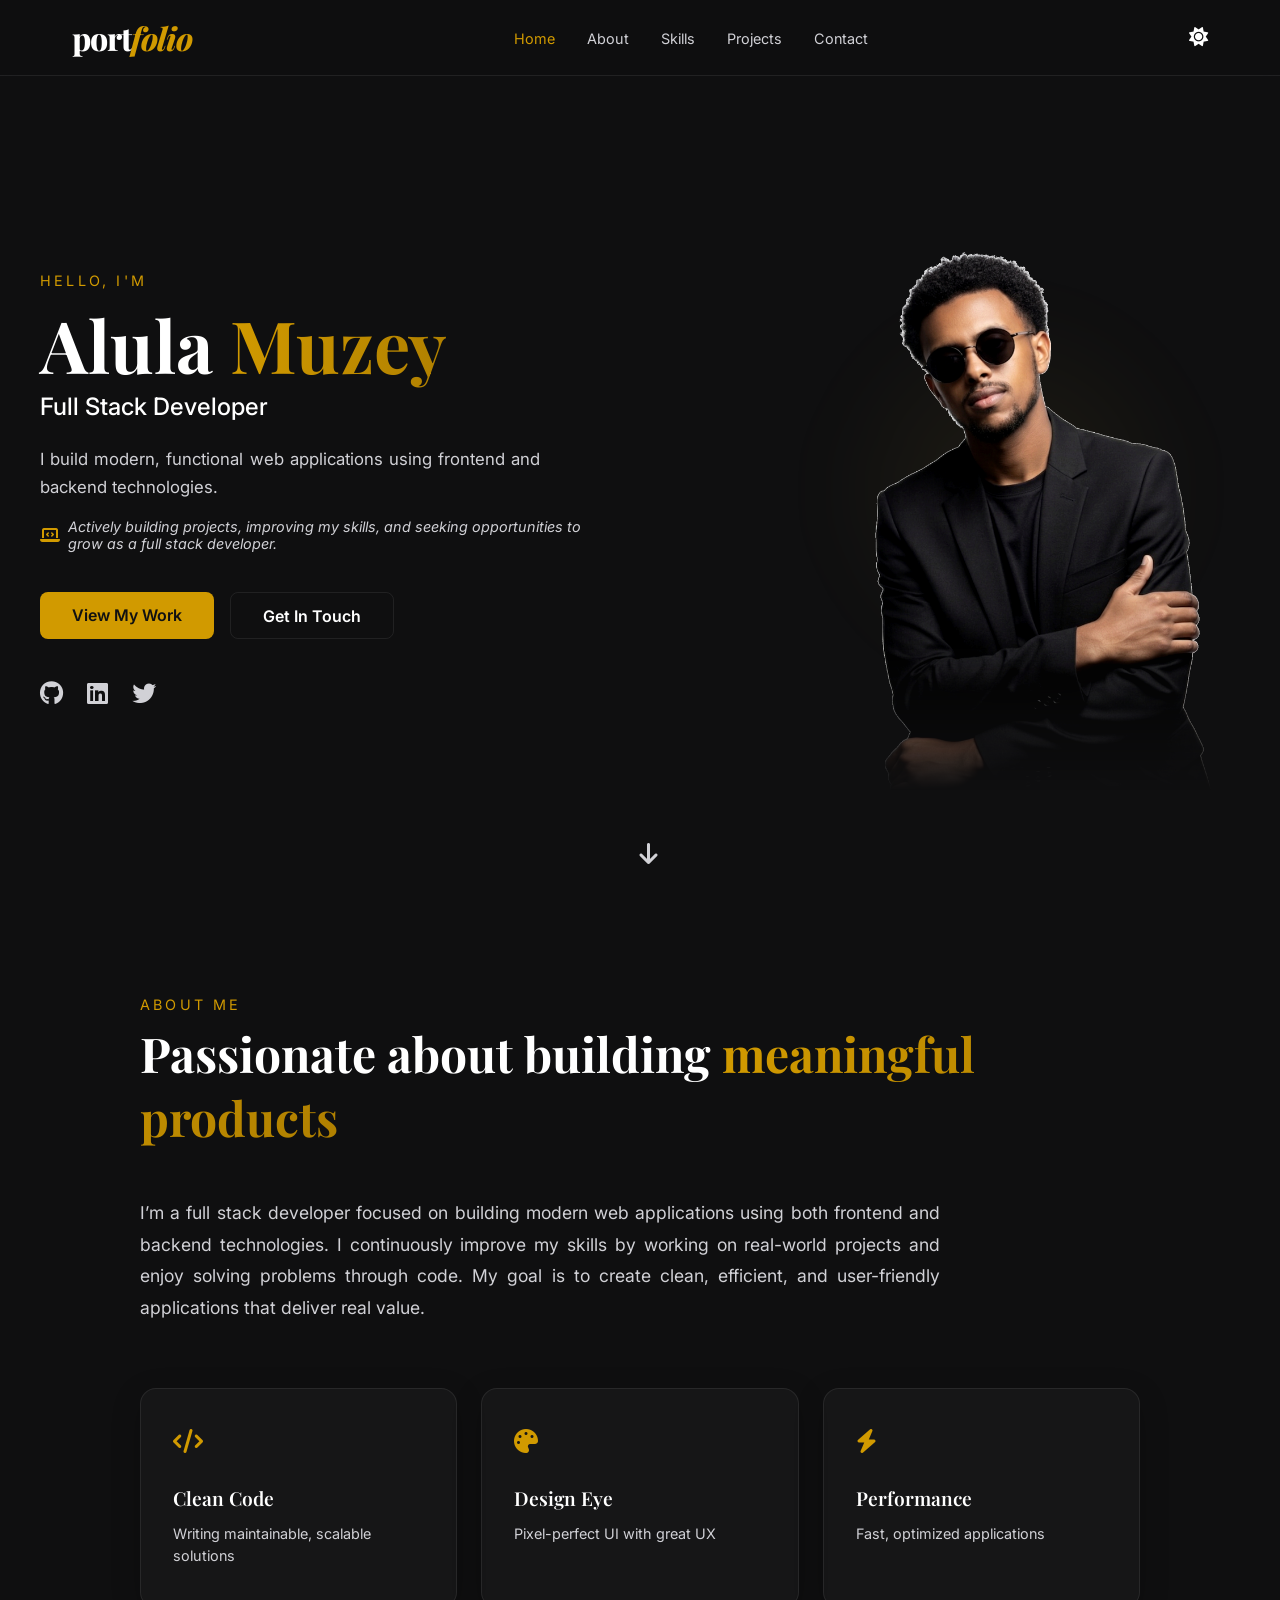
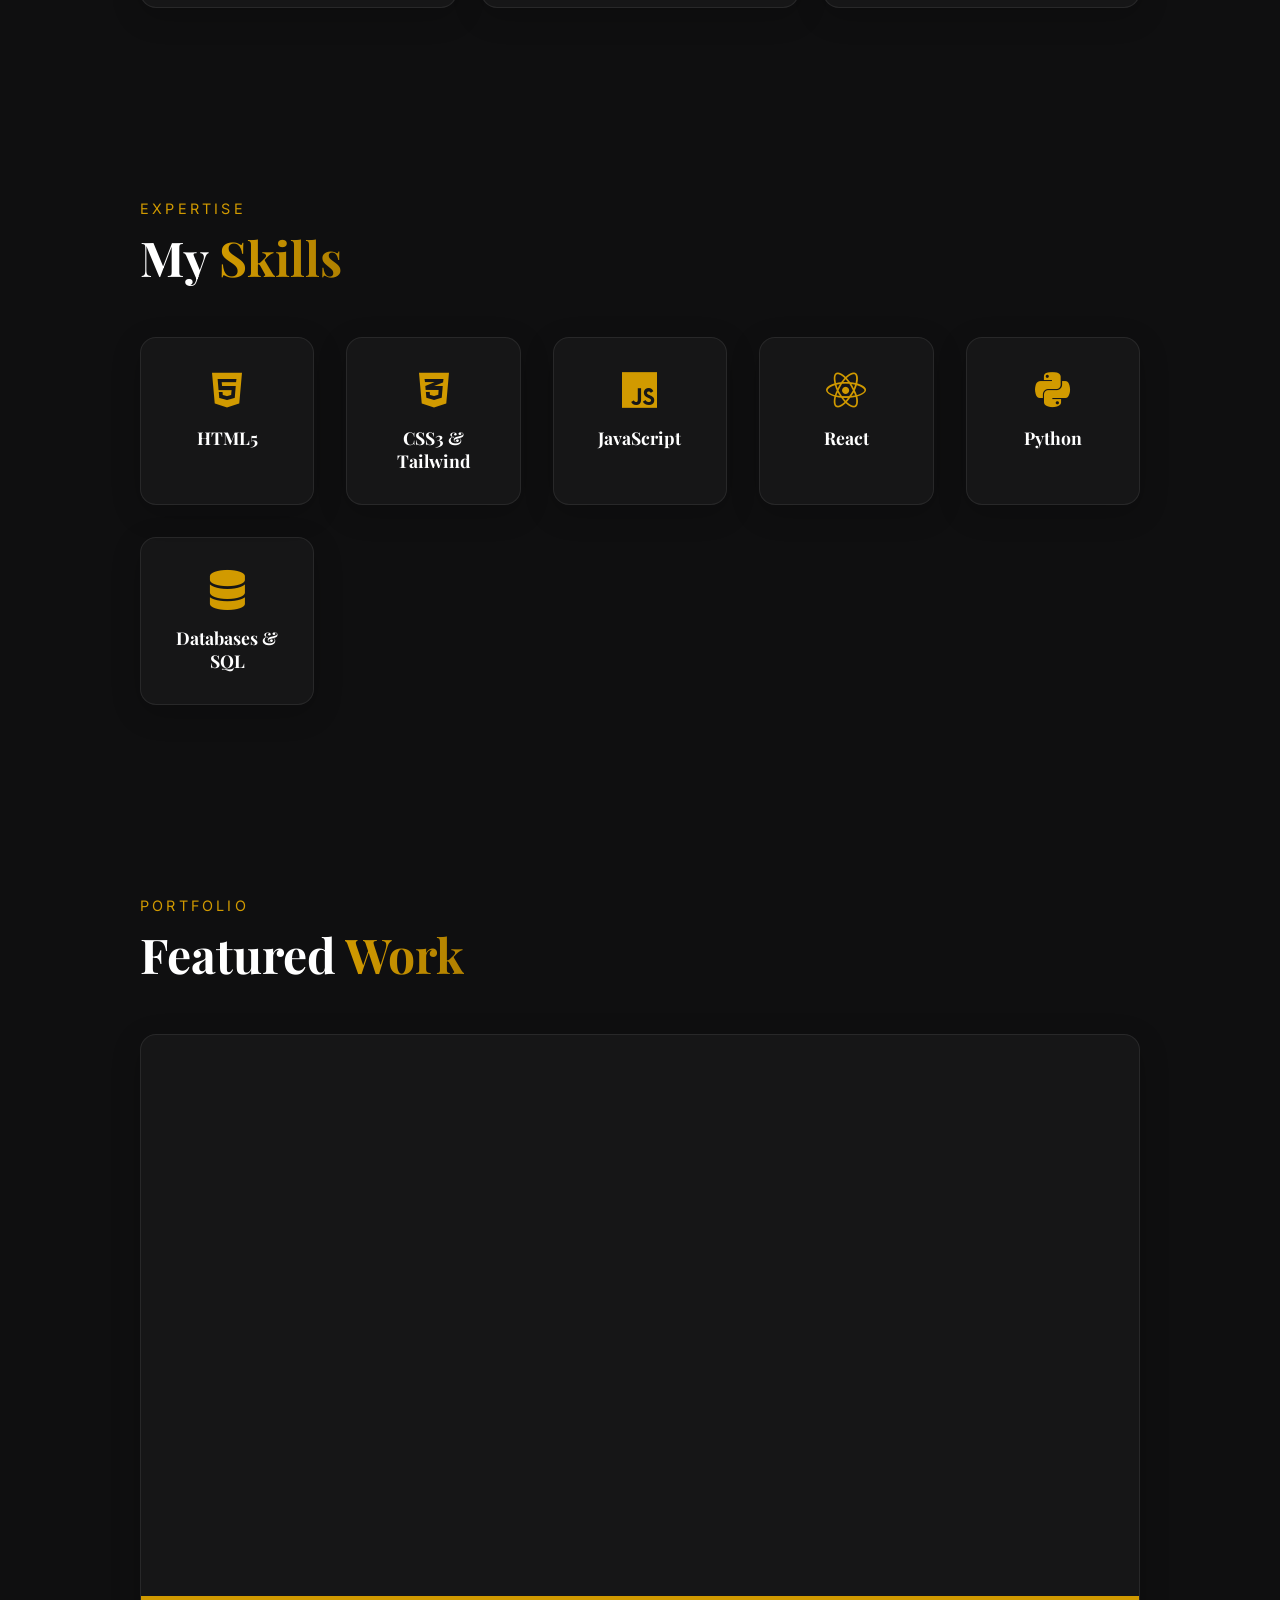
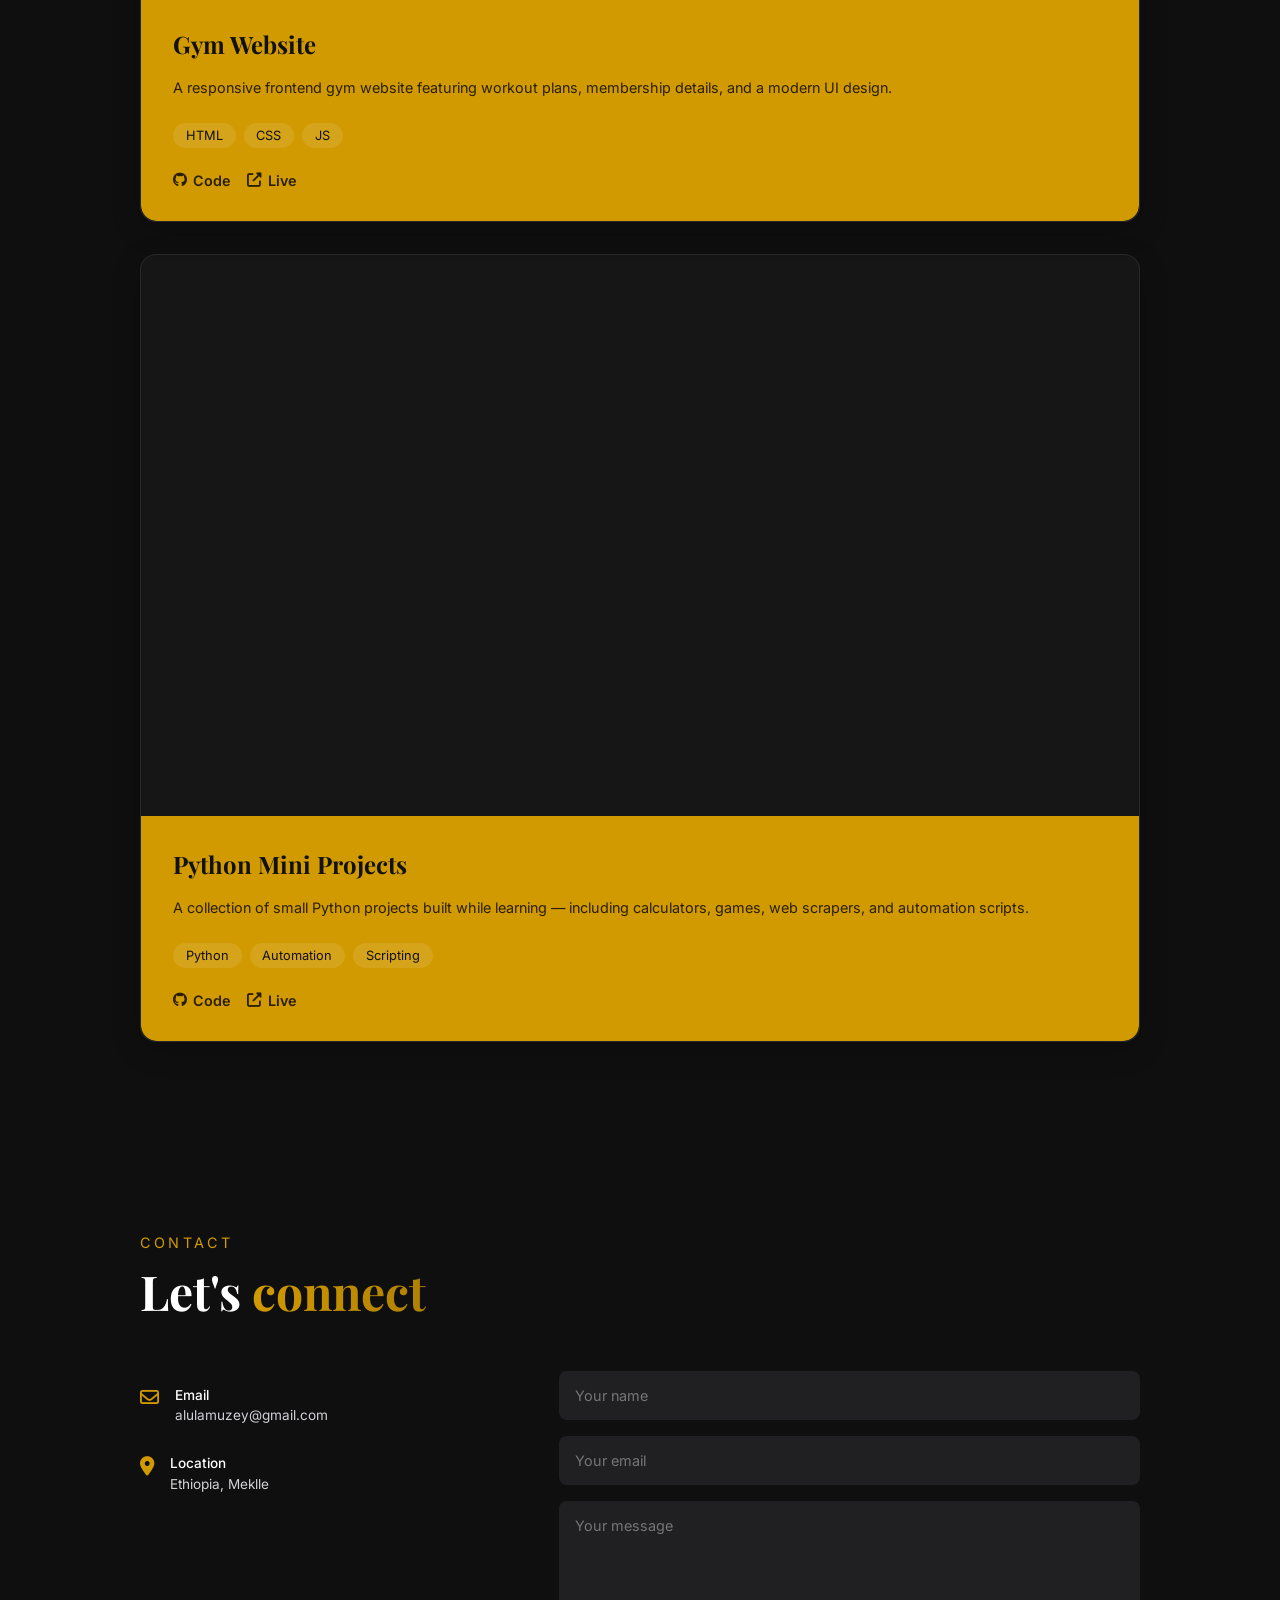
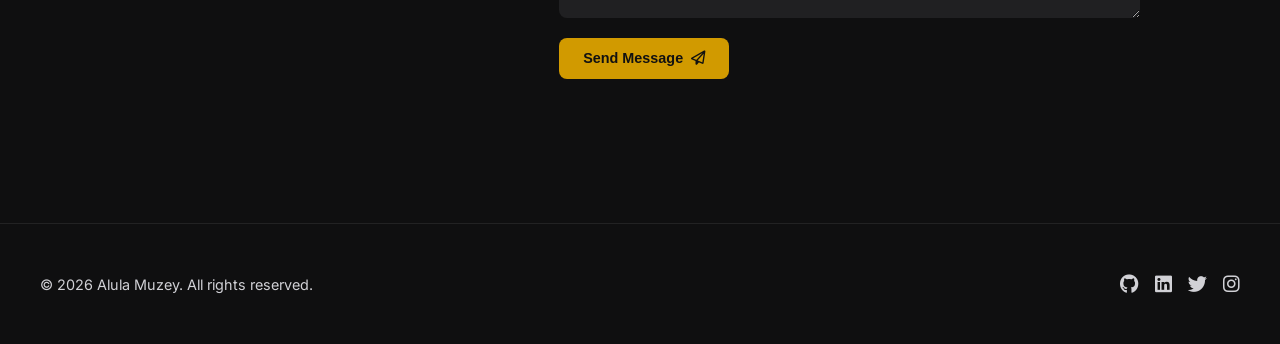
==== index.html @ 8d781d0d "Update project sections to be solid gold" ====
<!DOCTYPE html>
<html lang="en">
<head>
  <meta charset="UTF-8">
  <meta name="viewport" content="width=device-width, initial-scale=1.0">
  <title>Personal Portfolio</title>
  <link rel="stylesheet" href="style.css">
  <link href="https://fonts.googleapis.com/css2?family=Inter:wght@400;500;600&family=Playfair+Display:ital,wght@0,600;0,700;1,600&display=swap" rel="stylesheet">
  <link rel="stylesheet" href="https://cdnjs.cloudflare.com/ajax/libs/font-awesome/6.4.0/css/all.min.css">
</head>
<body>

  <!-- Navbar -->
  <nav class="navbar">
    <div class="nav-container">
      <a href="#home" class="logo">port<span>folio</span></a>
      <ul class="nav-links">
        <li><a href="#home">Home</a></li>
        <li><a href="#about">About</a></li>
        <li><a href="#skills">Skills</a></li>
        <li><a href="#projects">Projects</a></li>
        <li><a href="#contact">Contact</a></li>
      </ul>
      <div class="nav-actions">
        <button id="theme-toggle" aria-label="Toggle Theme" class="theme-btn">
          <i class="fas fa-sun"></i>
        </button>
        <div class="hamburger">
          <i class="fas fa-bars"></i>
        </div>
      </div>
    </div>
  </nav>
  <!-- Home Section -->
  <header id="home" class="scrl-section fade-in">
    <div class="home-container">
      <div class="home-content">
        <p class="subtitle animate-fade-in" style="--delay: 1">HELLO, I'M</p>
        <h1 class="title animate-fade-in" style="--delay: 2">Alula <span class="highlight">Muzey</span></h1>
        <h2 class="role-title animate-fade-in" style="--delay: 3">Full Stack Developer</h2>
        <p class="description animate-fade-in" style="--delay: 4">I build modern, functional web applications using frontend and backend technologies.</p>
        
        <div class="credibility-line animate-fade-in" style="--delay: 4.5">
          <i class="fas fa-laptop-code"></i> Actively building projects, improving my skills, and seeking opportunities to grow as a full stack developer.
        </div>
        
        <div class="cta-buttons animate-fade-in" style="--delay: 5">
          <a href="#projects" class="btn primary smooth-scroll">View My Work</a>
          <a href="#contact" class="btn secondary smooth-scroll">Get In Touch</a>
        </div>
        
        <div class="home-socials animate-fade-in" style="--delay: 6">
          <a href="https://github.com/Alex-siri" target="_blank" aria-label="GitHub"><i class="fab fa-github"></i></a>
          <a href="https://www.linkedin.com/in/Alex-siri" target="_blank" aria-label="LinkedIn"><i class="fab fa-linkedin"></i></a>
          <a href="https://x.com/AlulaMuzey" target="_blank" aria-label="Twitter"><i class="fab fa-twitter"></i></a>
        </div>
      </div>

      <div class="home-image">
        <!-- The user's portrait on the right -->
        <img src="assets/alula2.png" alt="Alula Muzey Portrait" class="portrait hover-lift">
      </div>
    </div>
    
    <a href="#about" class="scroll-down-arrow smooth-scroll" aria-label="Scroll down">
      <i class="fas fa-arrow-down"></i>
    </a>
  </header>

  <!-- About Section -->
  <section id="about" class="scrl-section fade-in">
    <div class="section-container">
      <p class="section-subtitle">ABOUT ME</p>
      <h2 class="section-title">Passionate about building <span class="highlight">meaningful<br>products</span></h2>
      <div class="about-content">
        <div class="about-text">
          <p>I’m a full stack developer focused on building modern web applications using both frontend and backend technologies. I continuously improve my skills by working on real-world projects and enjoy solving problems through code. My goal is to create clean, efficient, and user-friendly applications that deliver real value.</p>
        </div>
        <div class="about-features">
          <div class="feature-card">
            <i class="fas fa-code"></i>
            <h3>Clean Code</h3>
            <p>Writing maintainable, scalable solutions</p>
          </div>
          <div class="feature-card">
            <i class="fas fa-palette"></i>
            <h3>Design Eye</h3>
            <p>Pixel-perfect UI with great UX</p>
          </div>
          <div class="feature-card">
            <i class="fas fa-bolt"></i>
            <h3>Performance</h3>
            <p>Fast, optimized applications</p>
          </div>
        </div>
      </div>
    </div>
  </section>

  <!-- Skills Section -->
  <section id="skills" class="scrl-section fade-in">
    <div class="section-container">
      <p class="section-subtitle">Expertise</p>
      <h2 class="section-title">My <span class="highlight">Skills</span></h2>
      <div class="skills-grid">
        <div class="skill-card">
          <i class="fab fa-html5 skill-icon"></i>
          <h3>HTML5</h3>
        </div>
        <div class="skill-card">
          <i class="fab fa-css3-alt skill-icon"></i>
          <h3>CSS3 & Tailwind</h3>
        </div>
        <div class="skill-card">
          <i class="fab fa-js skill-icon"></i>
          <h3>JavaScript</h3>
        </div>
        <div class="skill-card">
          <i class="fab fa-react skill-icon"></i>
          <h3>React</h3>
        </div>
        <div class="skill-card">
          <i class="fab fa-python skill-icon"></i>
          <h3>Python</h3>
        </div>
        <div class="skill-card">
          <i class="fas fa-database skill-icon"></i>
          <h3>Databases & SQL</h3>
        </div>
      </div>
    </div>
  </section>

  <!-- Projects Section -->
  <section id="projects" class="scrl-section fade-in">
    <div class="section-container">
      <p class="section-subtitle">Portfolio</p>
      <h2 class="section-title">Featured <span class="highlight">Work</span></h2>
      <div class="projects-grid">
        
        <!-- Project 1 -->
        <div class="project-card">
          <div class="project-img slideshow">
            <img src="assets/home.png" alt="Gym Website Home">
            <img src="assets/trainers.png" alt="Gym Trainers">
            <img src="assets/success.png" alt="Gym Success Stories">
          </div>
          <div class="project-info">
            <h3>Gym Website</h3>
            <p>A responsive frontend gym website featuring workout plans, membership details, and a modern UI design.</p>
            <div class="tags">
              <span>HTML</span>
              <span>CSS</span>
              <span>JS</span>
            </div>
            <div class="project-links">
              <a href="https://github.com/Alex-siri/My_website.github.io"><i class="fab fa-github"></i> Code</a>
              <a href="#"><i class="fas fa-external-link-alt"></i> Live</a>
            </div>
          </div>
        </div>

        <!-- Project 2 -->
        <div class="project-card">
          <div class="project-img slideshow">
            <img src="assets/pong%20game.png" alt="Pong Game">
            <img src="assets/snake%20game.png" alt="Snake Game">
            <img src="assets/cryptography-caesar-cipher-en.png" alt="Caesar Cipher">
            <img src="assets/hangman.jpeg" alt="Hangman">
            <img src="assets/blackjack.jpeg" alt="Blackjack">
          </div>
          <div class="project-info">
            <h3>Python Mini Projects</h3>
            <p>A collection of small Python projects built while learning — including calculators, games, web scrapers, and automation scripts.</p>
            <div class="tags">
              <span>Python</span>
              <span>Automation</span>
              <span>Scripting</span>
            </div>
            <div class="project-links">
              <a href="https://github.com/Alex-siri?tab=repositories"><i class="fab fa-github"></i> Code</a>
              <a href="#"><i class="fas fa-external-link-alt"></i> Live</a>
            </div>
          </div>
        </div>

      </div>
    </div>
  </section>

  <!-- Contact Section -->
  <section id="contact" class="scrl-section fade-in">
    <div class="section-container">
      <p class="section-subtitle">CONTACT</p>
      <h2 class="section-title">Let's <span class="highlight">connect</span></h2>
      <div class="contact-wrapper">
        <div class="contact-info">
          <div class="info-block">
            <i class="far fa-envelope"></i>
            <div class="info-text">
              <h3>Email</h3>
              <p>alulamuzey@gmail.com</p>
            </div>
          </div>
          <div class="info-block">
            <i class="fas fa-map-marker-alt"></i>
            <div class="info-text">
              <h3>Location</h3>
              <p>Ethiopia, Meklle</p>
            </div>
          </div>
        </div>
        
        <div class="contact-form-container">
          <form id="contact-form">
            <div class="form-group">
              <input type="text" id="name" placeholder="Your name" required>
            </div>
            <div class="form-group">
              <input type="email" id="email" placeholder="Your email" required>
            </div>
            <div class="form-group">
              <textarea id="message" rows="5" placeholder="Your message" required></textarea>
            </div>
            <button type="submit" class="btn submit-btn">
              Send Message <i class="far fa-paper-plane"></i>
            </button>
          </form>
        </div>
      </div>
    </div>
  </section>

  <!-- Footer -->
  <footer>
    <div class="footer-container">
      <p>&copy; 2026 Alula Muzey. All rights reserved.</p>
      <div class="social-links">
        <a href="https://github.com/Alex-siri"><i class="fab fa-github"></i></a>
        <a href="https://www.linkedin.com/in/Alex-siri"><i class="fab fa-linkedin"></i></a>
        <a href="https://x.com/AlulaMuzey"><i class="fab fa-twitter"></i></a>
        <a href="https://www.instagram.com/dovvmas/"><i class="fab fa-instagram"></i></a>
      </div>
    </div>
  </footer>

  <script src="script.js"></script>
</body>
</html>
---- style.css ----
/* Reset & Variables */
:root {
  --primary: #d19a00;
  --secondary: #b08000;
  --highlight-gradient: linear-gradient(90deg, var(--primary), var(--secondary));
  --bg-color: #0f0f10;
  --text-main: #ffffff;
  --text-muted: #d1d1d6;
  --card-bg: rgba(255, 255, 255, 0.03);
  --border: rgba(255, 255, 255, 0.08);
  --nav-bg: rgba(15, 15, 16, 0.85);
  --img-bg: #0b0b0b;
  --input-bg: #202022;
  --shadow: 0 8px 30px rgba(0, 0, 0, 0.2);
  --btn-primary-text: #111111;
  --hover-shadow: rgba(212, 175, 55, 0.3);
  --border-hover: var(--border-hover);
  --badge-bg: var(--badge-bg);
  --img-gradient-start: var(--img-gradient-start);
  --img-gradient-end: var(--img-gradient-end);
}

[data-theme="light"], .light-mode {
  --primary: #d19a00;
  --secondary: #b08000;
  --secondary-accent: #b08000;
  --highlight-gradient: linear-gradient(90deg, var(--primary), var(--secondary));
  --bg-color: #ffffff;
  --text-main: #000000;
  --text-muted: #2d2d30;
  --card-bg: #ffffff;
  --border: rgba(0, 0, 0, 0.15);
  --nav-bg: rgba(255, 255, 255, 0.85);
  --img-bg: transparent;
  --input-bg: #fbeaba;
  --shadow: 0 4px 15px rgba(212, 175, 55, 0.15);
  --btn-primary-text: #1a1a1a;
  --hover-shadow: rgba(212, 175, 55, 0.4);
  --border-hover: rgba(212, 175, 55, 0.4);
  --badge-bg: rgba(212, 175, 55, 0.15);
  --img-gradient-start: rgba(212, 175, 55, 0.3);
  --img-gradient-end: rgba(212, 175, 55, 0.05);
}

* {
  margin: 0;
  padding: 0;
  box-sizing: border-box;
}

html {
  font-family: 'Inter', sans-serif;
  scroll-behavior: smooth;
  color: var(--text-main);
  background-color: var(--bg-color);
  transition: background-color 0.3s ease, color 0.3s ease;
}

body {
  overflow-x: hidden;
  transition: background-color 0.3s ease, color 0.3s ease;
}

h1, h2, h3, .logo {
  font-family: 'Playfair Display', serif;
}

a {
  text-decoration: none;
  color: inherit;
}

ul {
  list-style: none;
}

/* Utilities */
.highlight {
  background: var(--highlight-gradient);
  -webkit-background-clip: text;
  -webkit-text-fill-color: transparent;
}

.fade-in {
  opacity: 0;
  transform: translateY(30px);
  transition: opacity 0.6s ease-out, transform 0.6s ease-out;
}

.fade-in.visible {
  opacity: 1;
  transform: translateY(0);
}

/* Navbar */
.navbar {
  position: fixed;
  top: 0;
  width: 100%;
  padding: 1rem 0;
  background: var(--nav-bg);
  backdrop-filter: blur(10px);
  z-index: 1000;
  border-bottom: 1px solid var(--border);
  transition: background-color 0.3s ease, border-color 0.3s ease;
}

.nav-container {
  display: flex;
  justify-content: space-between;
  align-items: center;
  max-width: 1200px;
  margin: 0 auto;
  padding: 0 2rem;
}

.logo {
  font-size: 2rem;
  font-weight: 800;
  letter-spacing: -1px;
  display: flex;
  align-items: baseline;
}

.logo span {
  color: var(--primary);
  font-style: italic;
}

.nav-links {
  display: flex;
  gap: 2rem;
}

.nav-links a {
  font-size: 0.9rem;
  color: var(--text-muted);
  transition: color 0.3s;
}

.nav-links a.active, .nav-links a:hover {
  color: var(--primary);
}

.nav-actions {
  display: flex;
  align-items: center;
  gap: 1.5rem;
}

.theme-btn {
  background: none;
  border: none;
  color: var(--text-main);
  font-size: 1.2rem;
  cursor: pointer;
  transition: color 0.3s ease, transform 0.3s ease;
  display: flex;
  align-items: center;
  justify-content: center;
}

.theme-btn:hover {
  color: var(--primary);
  transform: scale(1.1);
}

.hamburger {
  display: none;
  cursor: pointer;
  font-size: 1.5rem;
}

/* Home Section */
#home {
  min-height: 100vh;
  display: flex;
  align-items: center;
  justify-content: center;
  padding: 0 2rem;
  padding-top: 5rem;
  position: relative;
  overflow: hidden;
}

.home-container {
  display: flex;
  align-items: center;
  justify-content: space-between;
  max-width: 1200px;
  margin: 0 auto;
  width: 100%;
  gap: 3rem;
  position: relative;
  z-index: 2;
}

.home-image {
  flex: 1;
  display: flex;
  justify-content: flex-end;
  position: relative;
}

.home-image::after {
  content: '';
  position: absolute;
  top: 50%;
  right: 5%;
  width: 400px;
  height: 400px;
  background: radial-gradient(circle, rgba(212, 175, 55, 0.08) 0%, rgba(15, 15, 16, 0) 70%);
  transform: translateY(-50%);
  z-index: -1;
  pointer-events: none;
  filter: blur(30px);
  border-radius: 50%;
}

.home-image img.portrait {
  width: 100%;
  max-width: 450px;
  height: 600px;
  object-fit: cover;
  object-position: top center;
  z-index: 1;
  filter: grayscale(10%) contrast(1.1);
  -webkit-mask-image: linear-gradient(to bottom, rgba(0,0,0,1) 75%, rgba(0,0,0,0) 100%);
  mask-image: linear-gradient(to bottom, rgba(0,0,0,1) 75%, rgba(0,0,0,0) 100%);
}

.home-content {
  flex: 1;
  text-align: left;
  z-index: 10;
}

.subtitle {
  color: var(--primary);
  letter-spacing: 0.2rem;
  font-size: 0.9rem;
  margin-bottom: 1rem;
}

.title {
  font-size: 4.5rem;
  margin-bottom: 0.5rem;
  line-height: 1.1;
  text-shadow: none;
}

.role-title {
  font-family: 'Inter', sans-serif;
  font-size: 1.5rem;
  font-weight: 500;
  color: var(--text-main);
  margin-bottom: 1.5rem;
  opacity: 0.9;
}

.description {
  color: var(--text-muted);
  max-width: 500px;
  margin: 0 0 1rem 0;
  line-height: 1.7;
  font-size: 1.05rem;
  text-shadow: none;
  text-align: justify;
  text-justify: inter-word;
}

.credibility-line {
  color: var(--text-muted);
  font-size: 0.9rem;
  font-style: italic;
  margin-bottom: 2.5rem;
  display: flex;
  align-items: center;
  gap: 0.5rem;
}

.credibility-line i {
  color: var(--primary);
  font-size: 1rem;
}

.animate-fade-in {
  opacity: 0;
  animation: fadeInUp 0.8s ease forwards;
  animation-delay: calc(var(--delay) * 0.15s);
}

@keyframes fadeInUp {
  from {
    opacity: 0;
    transform: translateY(20px);
  }
  to {
    opacity: 1;
    transform: translateY(0);
  }
}

.cta-buttons {
  display: flex;
  gap: 1rem;
  justify-content: flex-start;
  margin-bottom: 2.5rem;
}

.home-socials {
  display: flex;
  gap: 1.5rem;
  justify-content: flex-start;
}

.home-socials a {
  color: var(--text-muted);
  font-size: 1.5rem;
  transition: all 0.3s ease;
}

.home-socials a:hover {
  color: var(--primary);
  transform: translateY(-3px);
}

.scroll-down-arrow {
  position: absolute;
  bottom: 2rem;
  left: 50%;
  color: var(--text-muted);
  font-size: 1.5rem;
  animation: bounce 2s infinite;
  transition: color var(--transition-fast);
  text-decoration: none;
  z-index: 10;
}

.scroll-down-arrow:hover {
  color: var(--primary);
}

@keyframes bounce {
  0%, 20%, 50%, 80%, 100% {
    transform: translateX(-50%) translateY(0);
  }
  40% {
    transform: translateX(-50%) translateY(-12px);
  }
  60% {
    transform: translateX(-50%) translateY(-6px);
  }
}

.btn {
  padding: 0.8rem 2rem;
  border-radius: 0.5rem;
  font-weight: 600;
  transition: transform 0.3s ease, box-shadow 0.3s ease, opacity 0.3s ease;
  display: inline-block;
}

.btn.primary {
  background: var(--primary);
  color: var(--btn-primary-text);
}

.btn.primary:hover {
  opacity: 0.9;
  transform: translateY(-2px);
  box-shadow: 0 5px 15px var(--hover-shadow);
}

.btn.secondary {
  border: 1px solid var(--border);
}

.btn.secondary:hover {
  border-color: var(--secondary-accent, var(--primary));
  color: var(--secondary-accent, var(--primary));
  transform: translateY(-2px);
  box-shadow: 0 5px 15px var(--border);
}

.hover-lift {
  transition: transform 0.5s ease;
}

.hover-lift:hover {
  transform: translateY(-5px);
}

/* Layout for Sections */
.scrl-section {
  padding: 6rem 2rem;
}

.section-container {
  max-width: 1000px;
  margin: 0 auto;
}

.section-subtitle {
  color: var(--primary);
  letter-spacing: 0.2rem;
  font-size: 0.9rem;
  margin-bottom: 0.5rem;
  text-transform: uppercase;
}

.section-title {
  font-size: 3rem;
  margin-bottom: 3rem;
}

/* About Section */
.about-text p {
  color: var(--text-muted);
  line-height: 1.8;
  font-size: 1.1rem;
  max-width: 800px;
  text-align: justify;
  text-justify: inter-word;
}

.about-features {
  display: grid;
  grid-template-columns: repeat(3, 1fr);
  gap: 1.5rem;
  margin-top: 4rem;
}

.feature-card {
  background: var(--card-bg);
  border: 1px solid var(--border);
  border-radius: 1rem;
  padding: 2.5rem 2rem;
  text-align: left;
  transition: transform 0.3s, border-color 0.3s, background-color 0.3s, box-shadow 0.3s;
  box-shadow: var(--shadow);
}

.feature-card:hover {
  transform: translateY(-5px);
  border-color: var(--border-hover);
}

.feature-card i {
  color: var(--primary);
  font-size: 1.5rem;
  margin-bottom: 2rem;
  display: block;
}

.feature-card h3 {
  font-family: 'Playfair Display', serif;
  font-size: 1.2rem;
  margin-bottom: 0.8rem;
  color: var(--text-main);
  font-weight: 600;
}

.feature-card p {
  color: var(--text-muted);
  font-size: 0.9rem;
  line-height: 1.5;
}

/* Skills Section */
.skills-grid {
  display: grid;
  grid-template-columns: repeat(auto-fit, minmax(150px, 1fr));
  gap: 2rem;
}

.skill-card {
  background: var(--card-bg);
  border: 1px solid var(--border);
  padding: 2rem;
  border-radius: 1rem;
  text-align: center;
  transition: transform 0.3s, border-color 0.3s, background-color 0.3s, box-shadow 0.3s;
  box-shadow: var(--shadow);
}

.skill-card:hover {
  transform: translateY(-5px);
  border-color: var(--primary);
}

.skill-icon {
  font-size: 2.5rem;
  color: var(--primary);
  margin-bottom: 1rem;
}

.skill-card h3 {
  font-size: 1.1rem;
}

/* Projects Section */
.projects-grid {
  display: flex;
  flex-direction: column;
  gap: 2rem;
}

.project-card {
  background: var(--card-bg);
  border: 1px solid var(--border);
  border-radius: 1rem;
  overflow: hidden;
  transition: border-color 0.3s, background-color 0.3s, box-shadow 0.3s; /* Added background-color 0.3s */
  box-shadow: var(--shadow);
}

.project-card:hover {
  border-color: var(--border-hover);
}

.project-img {
  aspect-ratio: 16 / 9;
  height: auto;
  min-height: 200px;
  background: linear-gradient(135deg, var(--img-gradient-start), var(--img-gradient-end));
  display: flex;
  align-items: center;
  justify-content: center;
  font-size: 3rem;
  font-family: 'Playfair Display', serif;
  color: rgba(255, 255, 255, 0.2);
  position: relative;
  overflow: hidden;
}

.dev-badge {
  font-family: 'Inter', sans-serif;
  font-size: 1rem;
  font-weight: 600;
  text-transform: uppercase;
  letter-spacing: 2px;
  color: var(--secondary-accent, var(--primary));
  background: var(--badge-bg);
  padding: 0.75rem 2rem;
  border: 1px solid var(--secondary-accent, var(--primary));
  border-radius: 2rem;
  animation: pulseDev 2s infinite;
  text-align: center;
}

@keyframes pulseDev {
  0% {
    transform: scale(0.95);
    box-shadow: 0 0 0 0 var(--border-hover);
  }
  50% {
    transform: scale(1);
    box-shadow: 0 0 0 15px rgba(212, 175, 55, 0);
  }
  100% {
    transform: scale(0.95);
    box-shadow: 0 0 0 0 rgba(212, 175, 55, 0);
  }
}

.slideshow img {
  position: absolute;
  top: 0;
  left: 0;
  width: 100%;
  height: 100%;
  object-fit: contain;
  object-position: center;
  opacity: 0;
  background-color: var(--img-bg); /* Blends the edges if the picture isn't a perfect 16:9 */
  animation-name: fadeSlider;
  animation-timing-function: ease-in-out;
  animation-iteration-count: infinite;
}

/* --- Slideshow for Project 1 (3 images) --- */
.projects-grid .project-card:nth-child(1) .slideshow img {
  animation-duration: 12s;
}
.projects-grid .project-card:nth-child(1) .slideshow img:nth-child(1) {
  animation-delay: 0s;
}
.projects-grid .project-card:nth-child(1) .slideshow img:nth-child(2) {
  animation-delay: 4s;
}
.projects-grid .project-card:nth-child(1) .slideshow img:nth-child(3) {
  animation-delay: 8s;
}

/* --- Slideshow for Project 2 (5 images) --- */
.projects-grid .project-card:nth-child(2) .slideshow img {
  animation-duration: 20s; /* 5 images * 4s each */
}
.projects-grid .project-card:nth-child(2) .slideshow img:nth-child(1) {
  animation-delay: 0s;
}
.projects-grid .project-card:nth-child(2) .slideshow img:nth-child(2) {
  animation-delay: 4s;
}
.projects-grid .project-card:nth-child(2) .slideshow img:nth-child(3) {
  animation-delay: 8s;
}
.projects-grid .project-card:nth-child(2) .slideshow img:nth-child(4) {
  animation-delay: 12s;
}
.projects-grid .project-card:nth-child(2) .slideshow img:nth-child(5) {
  animation-delay: 16s;
}


@keyframes fadeSlider {
  0% { opacity: 0; }
  5% { opacity: 1; } /* Fade in for 1s (1s / 20s = 5%) */
  20% { opacity: 1; } /* Hold for 3s (3s / 20s = 15% + 5% = 20%) */
  25% { opacity: 0; } /* Fade out for 1s (1s / 20s = 5% + 20% = 25%) */
  100% { opacity: 0; }
}

.terminal-mockup {
  background: #1e1e1e;
  border-bottom: 1px solid var(--border);
  font-family: 'Courier New', Courier, monospace;
  border-radius: 0.5rem 0.5rem 0 0;
  overflow: hidden;
  height: 100%;
  display: flex;
  flex-direction: column;
}


.terminal-mockup .term-thumbs {
  display: grid;
  grid-template-columns: repeat(5, 1fr);
  gap: 0.5rem;
  padding: 0.75rem;
  align-items: center;
  justify-items: center;
}

.terminal-mockup .term-thumbs img {
  width: 100%;
  height: 60px;
  object-fit: contain;
  border-radius: 0.5rem;
  background: rgba(255,255,255,0.02);
  border: 1px solid rgba(255,255,255,0.03);
  padding: 0.35rem;
}

.project-info {
  padding: 2rem;
  background-color: var(--primary);
  color: var(--btn-primary-text);
  border-bottom-left-radius: 1rem;
  border-bottom-right-radius: 1rem;
}

.project-info h3 {
  font-size: 1.5rem;
  margin-bottom: 1rem;
}

.project-info p {
  color: rgba(0, 0, 0, 0.8);
  font-size: 0.9rem;
  margin-bottom: 1.5rem;
  line-height: 1.6;
  text-align: justify;
}

.tags {
  display: flex;
  gap: 0.5rem;
  margin-bottom: 1.5rem;
  flex-wrap: wrap;
}

.tags span {
  background: rgba(255, 255, 255, 0.1);
  font-size: 0.8rem;
  padding: 0.3rem 0.8rem;
  border-radius: 2rem;
}

.project-links {
  display: flex;
  gap: 1rem;
}

.project-links a {
  color: rgba(0, 0, 0, 0.8);
  font-size: 0.9rem;
  display: flex;
  align-items: center;
  gap: 0.4rem;
  font-weight: 600;
}

.project-links a:hover {
  color: #000;
}

/* Contact Section */
.contact-wrapper {
  display: grid;
  grid-template-columns: 1fr 1.5fr;
  gap: 2rem;
}

.contact-info {
  display: flex;
  flex-direction: column;
  gap: 2rem;
  padding-top: 1rem;
}

.info-block {
  display: flex;
  align-items: flex-start;
  gap: 1rem;
}

.info-block i {
  color: var(--primary);
  font-size: 1.2rem;
  margin-top: 0.1rem;
}

.info-text h3 {
  font-family: 'Inter', sans-serif;
  font-size: 0.85rem;
  font-weight: 500;
  color: var(--text-main);
  margin-bottom: 0.3rem;
}

.info-text p {
  color: var(--text-muted);
  font-size: 0.85rem;
}

.contact-form-container {
  width: 100%;
}

#contact-form {
  display: flex;
  flex-direction: column;
  gap: 1rem;
}

.form-group input, .form-group textarea {
  width: 100%;
  padding: 1rem;
  background: var(--input-bg);
  border: none;
  border-radius: 0.5rem;
  color: var(--text-main);
  font-family: inherit;
  font-size: 0.9rem;
  transition: background-color 0.3s, color 0.3s;
}

.form-group input:focus, .form-group textarea:focus {
  outline: 1px solid var(--primary);
}

.submit-btn {
  background: var(--primary);
  color: #111;
  cursor: pointer;
  border: none;
  font-size: 0.9rem;
  font-weight: 600;
  display: inline-flex;
  align-items: center;
  justify-content: center;
  gap: 0.5rem;
  width: max-content;
  padding: 0.8rem 1.5rem;
  border-radius: 0.5rem;
  transition: opacity 0.3s;
}

.submit-btn:hover {
  opacity: 0.9;
}

/* Footer */
footer {
  border-top: 1px solid var(--border);
  padding: 3rem 2rem;
  margin-top: 3rem;
}

.footer-container {
  max-width: 1200px;
  margin: 0 auto;
  display: flex;
  justify-content: space-between;
  align-items: center;
  color: var(--text-muted);
  font-size: 0.9rem;
}

.social-links {
  display: flex;
  gap: 1rem;
}

.social-links a {
  font-size: 1.2rem;
}

.social-links a:hover {
  color: var(--primary);
}

/* Responsive */
@media (max-width: 768px) {
  .nav-links {
    display: none;
    position: absolute;
    top: 100%;
    left: 0;
    width: 100%;
    background: var(--bg-color);
    flex-direction: column;
    padding: 2rem 0;
    text-align: center;
    border-bottom: 1px solid var(--border);
  }

  .nav-links.show {
    display: flex;
  }

  .hamburger {
    display: block;
  }

  .home-container {
    flex-direction: column;
    text-align: center;
    padding-top: 2rem;
  }

  .home-content {
    text-align: center;
    order: 2;
  }

  .home-image {
    justify-content: center;
    order: 1;
    width: 100%;
    margin-bottom: 2rem;
  }

  .home-image::after {
    right: 50%;
    transform: translate(50%, -50%);
    width: 300px;
    height: 300px;
  }

  .home-image img.portrait {
    height: 400px;
    width: 100%;
    max-width: 300px;
  }

  .description {
    margin: 0 auto 1rem auto;
  }

  .credibility-line {
    justify-content: center;
    margin: 0 auto 2.5rem auto;
  }

  .cta-buttons {
    justify-content: center;
    flex-direction: column;
  }

  .home-socials {
    justify-content: center;
  }

  .title { font-size: 3rem; }
  .role-title { font-size: 1.2rem; }
  .section-title { font-size: 2.5rem; }
  .cta-buttons { flex-direction: column; }
  .about-features { grid-template-columns: 1fr; }
  .contact-wrapper { grid-template-columns: 1fr; gap: 3rem; }
  .footer-container {
    flex-direction: column;
    gap: 1rem;
  }
}

[data-theme="light"] .project-card,
.light-mode .project-card {
  background-color: var(--input-bg);
}
[data-theme="light"] .project-img,
.light-mode .project-img {
  background: transparent;
}


[data-theme="light"] .project-info,
.light-mode .project-info {
  background-color: var(--primary);
}
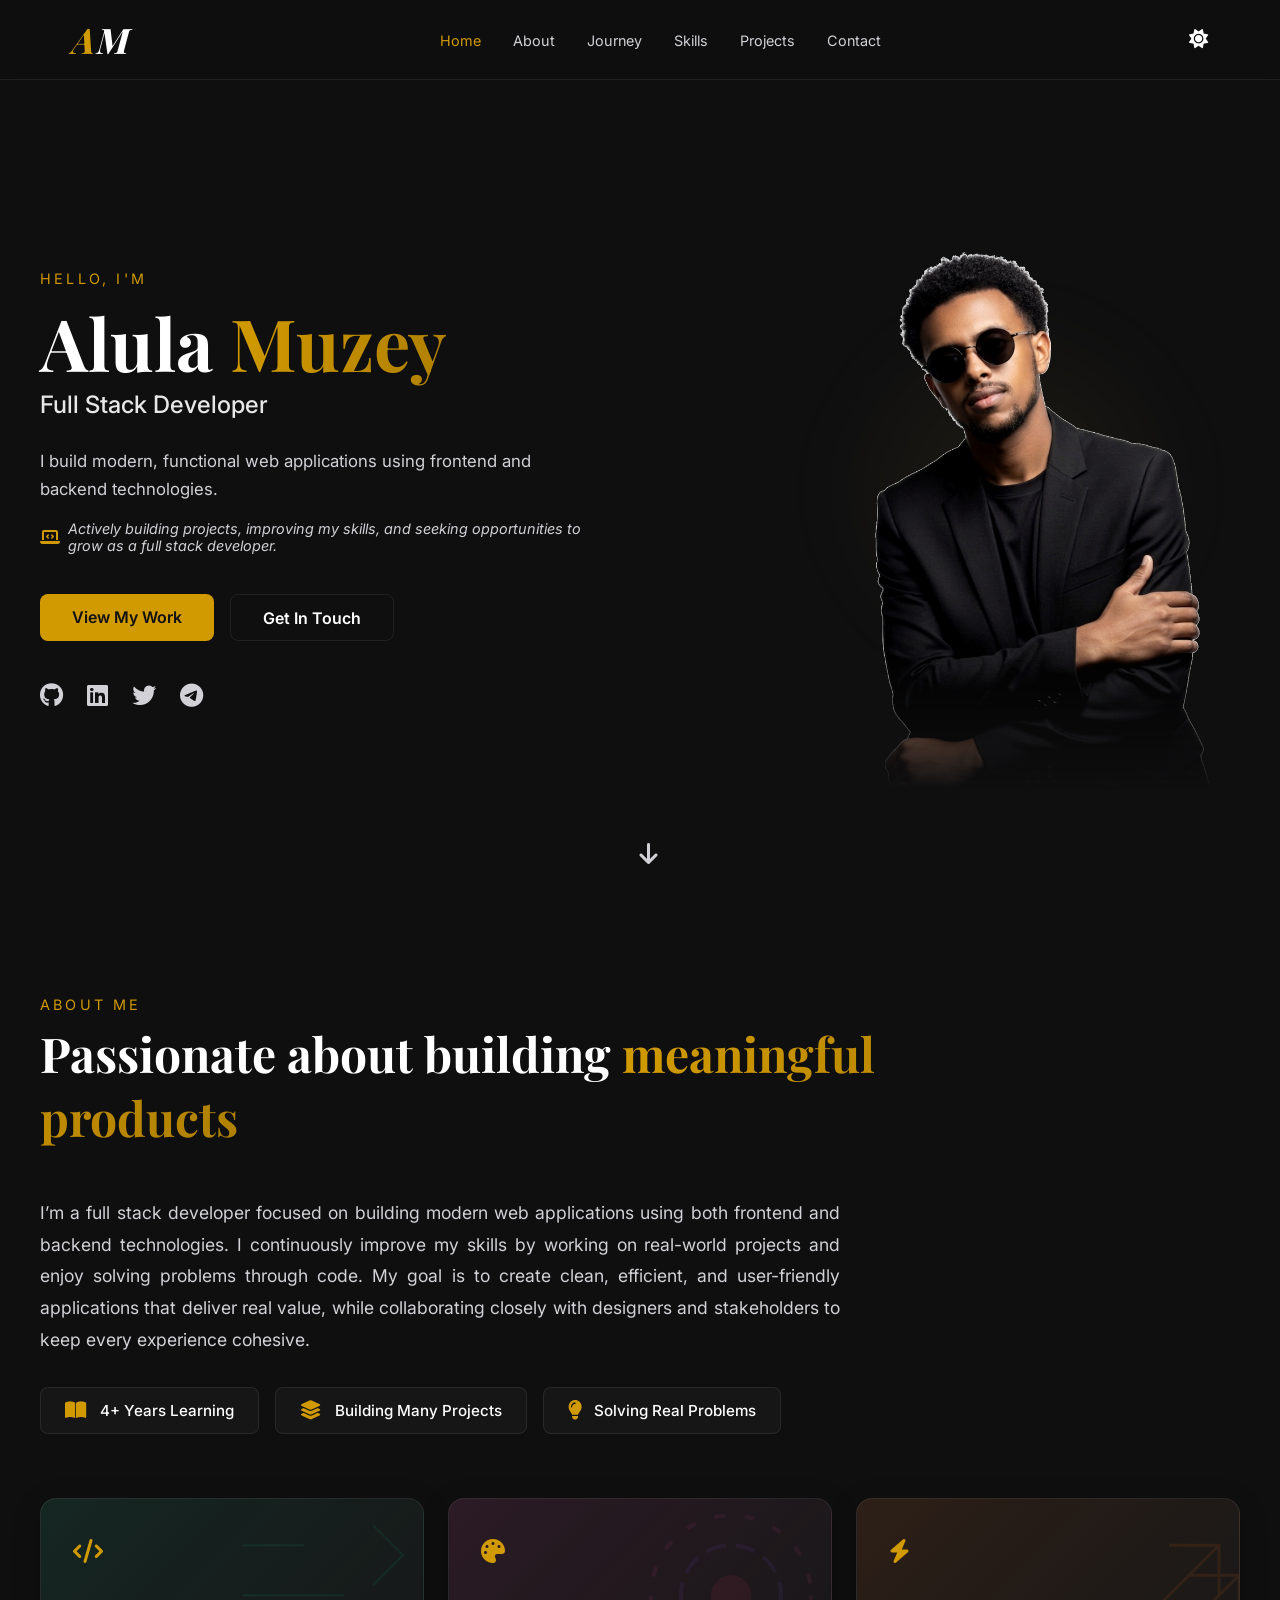
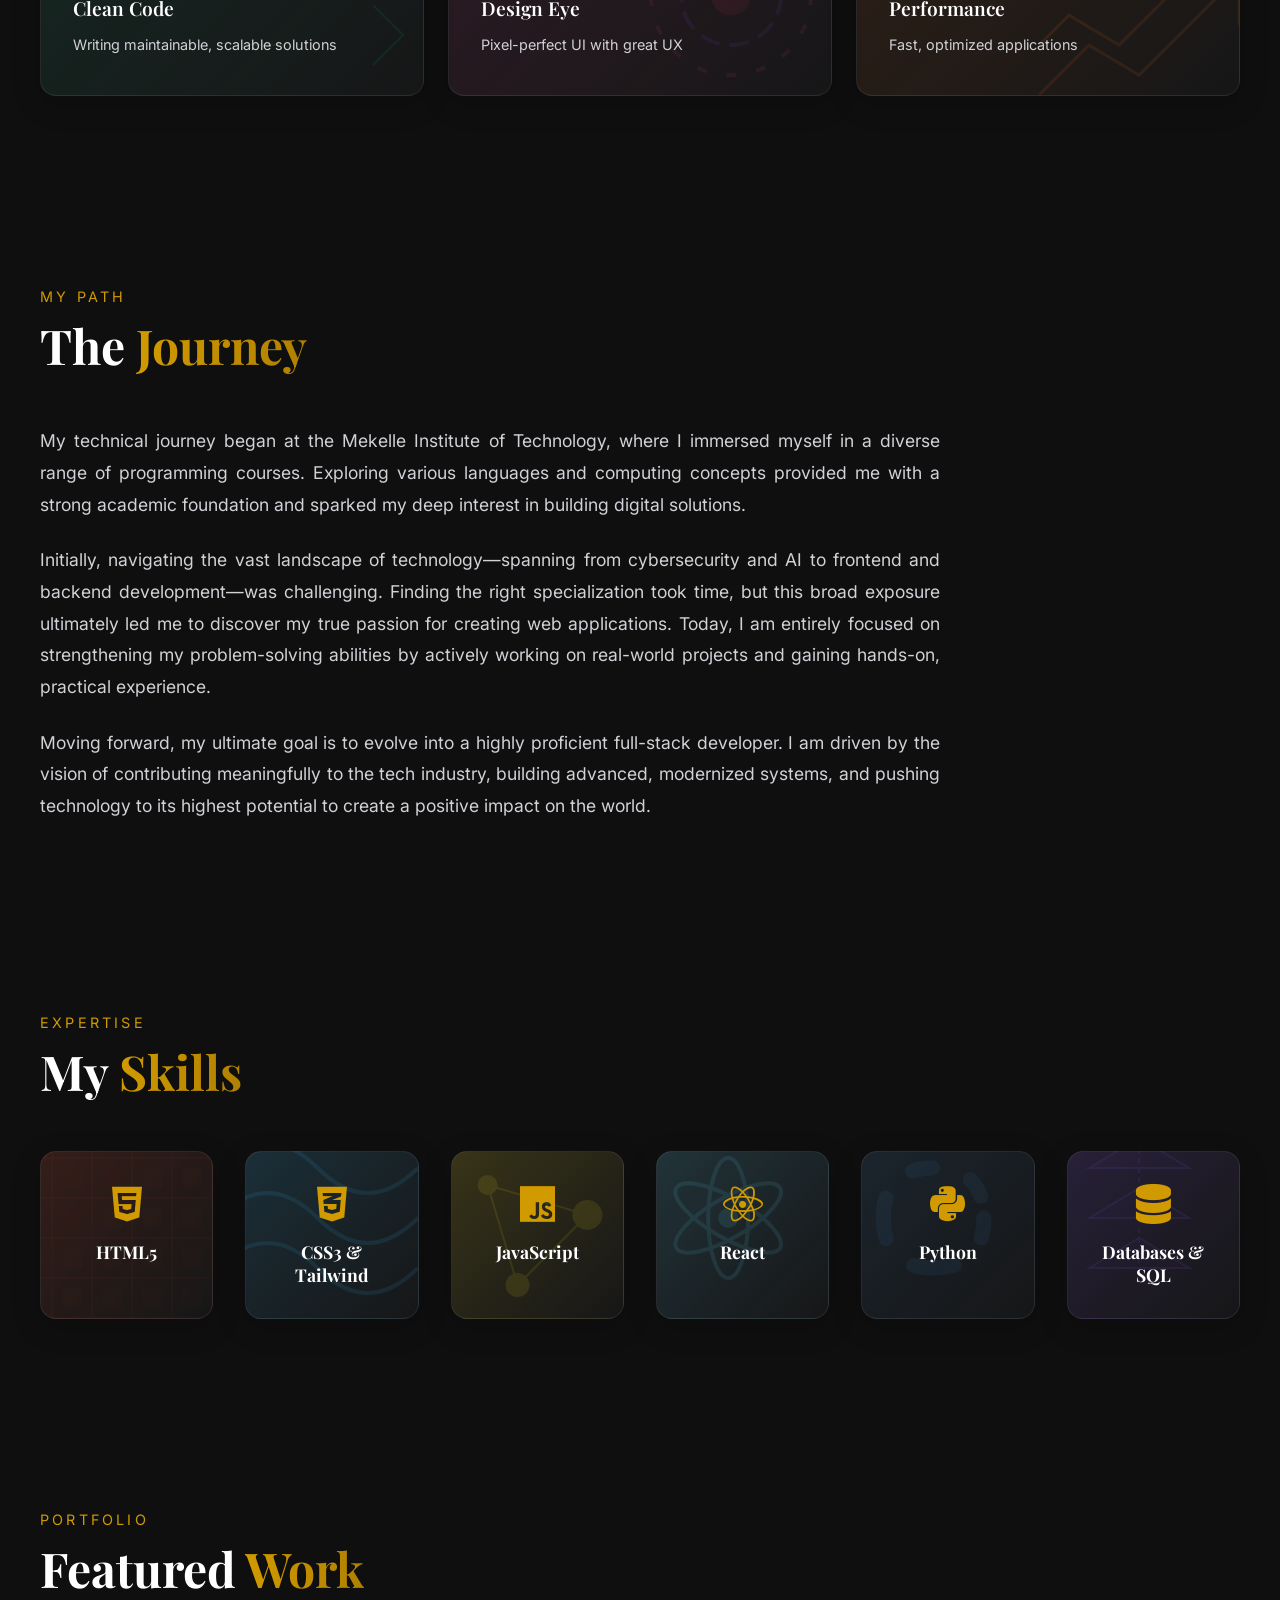
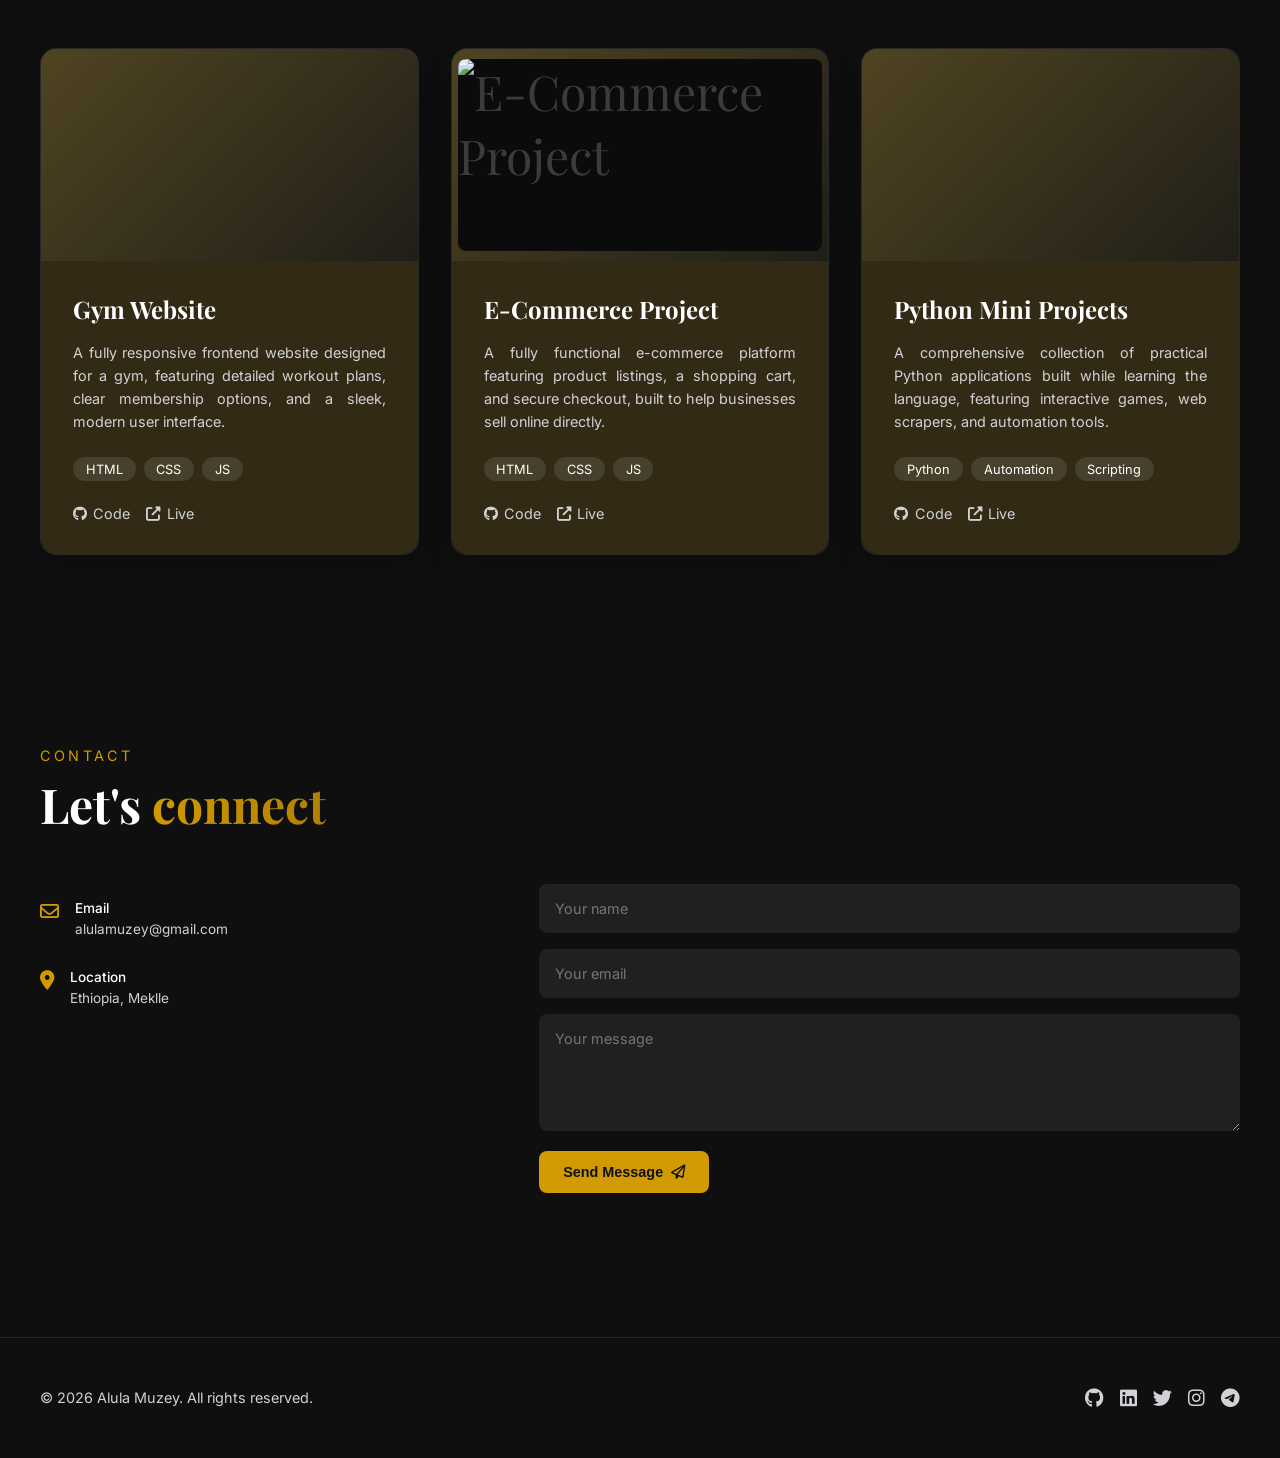
==== commit 8123cb89: "adding my journey section" ====
--- a/index.html
+++ b/index.html
@@ -13,10 +13,11 @@
   <!-- Navbar -->
   <nav class="navbar">
     <div class="nav-container">
-      <a href="#home" class="logo">port<span>folio</span></a>
+      <a href="#home" class="logo"><span>A</span>M</a>
       <ul class="nav-links">
         <li><a href="#home">Home</a></li>
         <li><a href="#about">About</a></li>
+        <li><a href="#journey">Journey</a></li>
         <li><a href="#skills">Skills</a></li>
         <li><a href="#projects">Projects</a></li>
         <li><a href="#contact">Contact</a></li>
@@ -37,7 +38,7 @@
       <div class="home-content">
         <p class="subtitle animate-fade-in" style="--delay: 1">HELLO, I'M</p>
         <h1 class="title animate-fade-in" style="--delay: 2">Alula <span class="highlight">Muzey</span></h1>
-        <h2 class="role-title animate-fade-in" style="--delay: 3">Full Stack Developer</h2>
+        <h2 class="role-title">Full Stack Developer</h2>
         <p class="description animate-fade-in" style="--delay: 4">I build modern, functional web applications using frontend and backend technologies.</p>
         
         <div class="credibility-line animate-fade-in" style="--delay: 4.5">
@@ -53,6 +54,7 @@
           <a href="https://github.com/Alex-siri" target="_blank" aria-label="GitHub"><i class="fab fa-github"></i></a>
           <a href="https://www.linkedin.com/in/Alex-siri" target="_blank" aria-label="LinkedIn"><i class="fab fa-linkedin"></i></a>
           <a href="https://x.com/AlulaMuzey" target="_blank" aria-label="Twitter"><i class="fab fa-twitter"></i></a>
+          <a href="https://t.me/dovvmas" target="_blank" aria-label="Telegram"><i class="fab fa-telegram"></i></a>
         </div>
       </div>
 
@@ -74,7 +76,22 @@
       <h2 class="section-title">Passionate about building <span class="highlight">meaningful<br>products</span></h2>
       <div class="about-content">
         <div class="about-text">
-          <p>I’m a full stack developer focused on building modern web applications using both frontend and backend technologies. I continuously improve my skills by working on real-world projects and enjoy solving problems through code. My goal is to create clean, efficient, and user-friendly applications that deliver real value.</p>
+          <p>I’m a full stack developer focused on building modern web applications using both frontend and backend technologies. I continuously improve my skills by working on real-world projects and enjoy solving problems through code. My goal is to create clean, efficient, and user-friendly applications that deliver real value, while collaborating closely with designers and stakeholders to keep every experience cohesive.</p>
+          
+          <div class="about-stats">
+            <div class="stat-box">
+              <i class="fas fa-book-open"></i>
+              <span>4+ Years Learning</span>
+            </div>
+            <div class="stat-box">
+              <i class="fas fa-layer-group"></i>
+              <span>Building Many Projects</span>
+            </div>
+            <div class="stat-box">
+              <i class="fas fa-lightbulb"></i>
+              <span>Solving Real Problems</span>
+            </div>
+          </div>
         </div>
         <div class="about-features">
           <div class="feature-card">
@@ -93,6 +110,19 @@
             <p>Fast, optimized applications</p>
           </div>
         </div>
+      </div>
+    </div>
+  </section>
+
+  <!-- Journey Section -->
+  <section id="journey" class="scrl-section fade-in">
+    <div class="section-container">
+      <p class="section-subtitle">MY PATH</p>
+      <h2 class="section-title">The <span class="highlight">Journey</span></h2>
+      <div class="journey-content">
+        <p>My technical journey began at the Mekelle Institute of Technology, where I immersed myself in a diverse range of programming courses. Exploring various languages and computing concepts provided me with a strong academic foundation and sparked my deep interest in building digital solutions.</p>
+        <p>Initially, navigating the vast landscape of technology—spanning from cybersecurity and AI to frontend and backend development—was challenging. Finding the right specialization took time, but this broad exposure ultimately led me to discover my true passion for creating web applications. Today, I am entirely focused on strengthening my problem-solving abilities by actively working on real-world projects and gaining hands-on, practical experience.</p>
+        <p>Moving forward, my ultimate goal is to evolve into a highly proficient full-stack developer. I am driven by the vision of contributing meaningfully to the tech industry, building advanced, modernized systems, and pushing technology to its highest potential to create a positive impact on the world.</p>
       </div>
     </div>
   </section>
@@ -147,7 +177,7 @@
           </div>
           <div class="project-info">
             <h3>Gym Website</h3>
-            <p>A responsive frontend gym website featuring workout plans, membership details, and a modern UI design.</p>
+            <p>A fully responsive frontend website designed for a gym, featuring detailed workout plans, clear membership options, and a sleek, modern user interface.</p>
             <div class="tags">
               <span>HTML</span>
               <span>CSS</span>
@@ -161,6 +191,26 @@
         </div>
 
         <!-- Project 2 -->
+        <div class="project-card">
+          <div class="project-img">
+            <img src="assets/ecommerce.png" alt="E-Commerce Project" class="single-img">
+          </div>
+          <div class="project-info">
+            <h3>E-Commerce Project</h3>
+            <p>A fully functional e-commerce platform featuring product listings, a shopping cart, and secure checkout, built to help businesses sell online directly.</p>
+            <div class="tags">
+              <span>HTML</span>
+              <span>CSS</span>
+              <span>JS</span>
+            </div>
+            <div class="project-links">
+              <a href="#"><i class="fab fa-github"></i> Code</a>
+              <a href="#"><i class="fas fa-external-link-alt"></i> Live</a>
+            </div>
+          </div>
+        </div>
+
+        <!-- Project 3 -->
         <div class="project-card">
           <div class="project-img slideshow">
             <img src="assets/pong%20game.png" alt="Pong Game">
@@ -171,7 +221,7 @@
           </div>
           <div class="project-info">
             <h3>Python Mini Projects</h3>
-            <p>A collection of small Python projects built while learning — including calculators, games, web scrapers, and automation scripts.</p>
+            <p>A comprehensive collection of practical Python applications built while learning the language, featuring interactive games, web scrapers, and automation tools.</p>
             <div class="tags">
               <span>Python</span>
               <span>Automation</span>
@@ -236,10 +286,11 @@
     <div class="footer-container">
       <p>&copy; 2026 Alula Muzey. All rights reserved.</p>
       <div class="social-links">
-        <a href="https://github.com/Alex-siri"><i class="fab fa-github"></i></a>
-        <a href="https://www.linkedin.com/in/Alex-siri"><i class="fab fa-linkedin"></i></a>
-        <a href="https://x.com/AlulaMuzey"><i class="fab fa-twitter"></i></a>
-        <a href="https://www.instagram.com/dovvmas/"><i class="fab fa-instagram"></i></a>
+        <a href="https://github.com/Alex-siri" aria-label="GitHub"><i class="fab fa-github"></i></a>
+        <a href="https://www.linkedin.com/in/Alex-siri" aria-label="LinkedIn"><i class="fab fa-linkedin"></i></a>
+        <a href="https://x.com/AlulaMuzey" aria-label="Twitter"><i class="fab fa-twitter"></i></a>
+        <a href="https://www.instagram.com/dovvmas/" aria-label="Instagram"><i class="fab fa-instagram"></i></a>
+        <a href="https://t.me/dovvmas" aria-label="Telegram"><i class="fab fa-telegram"></i></a>
       </div>
     </div>
   </footer>
--- a/style.css
+++ b/style.css
@@ -14,10 +14,10 @@
   --shadow: 0 8px 30px rgba(0, 0, 0, 0.2);
   --btn-primary-text: #111111;
   --hover-shadow: rgba(212, 175, 55, 0.3);
-  --border-hover: var(--border-hover);
-  --badge-bg: var(--badge-bg);
-  --img-gradient-start: var(--img-gradient-start);
-  --img-gradient-end: var(--img-gradient-end);
+  --border-hover: var(--primary);
+  --badge-bg: rgba(212, 175, 55, 0.15);
+  --img-gradient-start: rgba(212, 175, 55, 0.3);
+  --img-gradient-end: rgba(212, 175, 55, 0.05);
 }
 
 [data-theme="light"], .light-mode {
@@ -115,16 +115,33 @@
 }
 
 .logo {
-  font-size: 2rem;
+  font-size: 2.2rem;
   font-weight: 800;
-  letter-spacing: -1px;
-  display: flex;
-  align-items: baseline;
+  letter-spacing: 2px;
+  display: inline-block;
+  color: var(--text-main);
+  text-decoration: none;
+  font-family: 'Playfair Display', serif;
+  font-style: italic;
+  opacity: 0;
+  animation: logoEntrance 1.2s cubic-bezier(0.2, 0.8, 0.2, 1) forwards;
 }
 
 .logo span {
   color: var(--primary);
-  font-style: italic;
+}
+
+@keyframes logoEntrance {
+  0% {
+    opacity: 0;
+    transform: translateY(-15px) scale(0.9);
+    filter: blur(4px);
+  }
+  100% {
+    opacity: 1;
+    transform: translateY(0) scale(1);
+    filter: blur(0);
+  }
 }
 
 .nav-links {
@@ -256,7 +273,22 @@
   color: var(--text-main);
   margin-bottom: 1.5rem;
   opacity: 0.9;
-}
+  
+  display: inline-block;
+  overflow: hidden;
+  white-space: nowrap;
+  width: 0;
+  animation: typing 1.5s steps(22, end) forwards;
+  /* Add an animation delay so it starts after other elements load */
+  animation-delay: 0.8s;
+}
+
+@keyframes typing {
+  from { width: 0; }
+  to { width: 22ch; } /* Fits "Full Stack Developer" */
+}
+
+/* blink-cursor removed */
 
 .description {
   color: var(--text-muted);
@@ -265,8 +297,7 @@
   line-height: 1.7;
   font-size: 1.05rem;
   text-shadow: none;
-  text-align: justify;
-  text-justify: inter-word;
+  text-align: left;
 }
 
 .credibility-line {
@@ -397,7 +428,7 @@
 }
 
 .section-container {
-  max-width: 1000px;
+  max-width: 1200px;
   margin: 0 auto;
 }
 
@@ -422,6 +453,39 @@
   max-width: 800px;
   text-align: justify;
   text-justify: inter-word;
+  text-align-last: left;
+  hyphens: auto;
+}
+
+.about-stats {
+  display: flex;
+  gap: 1rem;
+  margin-top: 2rem;
+  flex-wrap: wrap;
+}
+
+.stat-box {
+  background: var(--card-bg);
+  border: 1px solid var(--border);
+  padding: 0.8rem 1.5rem;
+  border-radius: 0.5rem;
+  color: var(--text-main);
+  font-weight: 500;
+  display: flex;
+  align-items: center;
+  gap: 0.8rem;
+  font-size: 0.95rem;
+  transition: border-color 0.3s, transform 0.3s;
+}
+
+.stat-box:hover {
+  border-color: var(--primary);
+  transform: translateY(-2px);
+}
+
+.stat-box i {
+  color: var(--primary);
+  font-size: 1.2rem;
 }
 
 .about-features {
@@ -443,7 +507,7 @@
 
 .feature-card:hover {
   transform: translateY(-5px);
-  border-color: var(--border-hover);
+  border-color: var(--primary);
 }
 
 .feature-card i {
@@ -465,6 +529,23 @@
   color: var(--text-muted);
   font-size: 0.9rem;
   line-height: 1.5;
+}
+
+/* Journey Section */
+.journey-content {
+  display: flex;
+  flex-direction: column;
+  gap: 1.5rem;
+}
+
+.journey-content p {
+  color: var(--text-muted);
+  line-height: 1.8;
+  font-size: 1.1rem;
+  max-width: 900px;
+  text-align: justify;
+  text-justify: inter-word;
+  hyphens: auto;
 }
 
 /* Skills Section */
@@ -501,8 +582,8 @@
 
 /* Projects Section */
 .projects-grid {
-  display: flex;
-  flex-direction: column;
+  display: grid;
+  grid-template-columns: repeat(auto-fit, minmax(300px, 1fr));
   gap: 2rem;
 }
 
@@ -511,12 +592,14 @@
   border: 1px solid var(--border);
   border-radius: 1rem;
   overflow: hidden;
-  transition: border-color 0.3s, background-color 0.3s, box-shadow 0.3s; /* Added background-color 0.3s */
+  transition: border-color 0.3s, background-color 0.3s, box-shadow 0.3s;
   box-shadow: var(--shadow);
+  display: flex;
+  flex-direction: column;
 }
 
 .project-card:hover {
-  border-color: var(--border-hover);
+  border-color: var(--primary);
 }
 
 .project-img {
@@ -564,14 +647,27 @@
   }
 }
 
+.single-img {
+  position: absolute;
+  top: 10px;
+  left: 6px;
+  width: calc(100% - 12px);
+  height: calc(100% - 20px);
+  object-fit: contain;
+  object-position: center;
+  border-radius: 0.5rem;
+  background-color: var(--img-bg);
+}
+
 .slideshow img {
   position: absolute;
-  top: 0;
-  left: 0;
-  width: 100%;
-  height: 100%;
+  top: 10px;
+  left: 6px;
+  width: calc(100% - 12px);
+  height: calc(100% - 20px);
   object-fit: contain;
   object-position: center;
+  border-radius: 0.5rem;
   opacity: 0;
   background-color: var(--img-bg); /* Blends the edges if the picture isn't a perfect 16:9 */
   animation-name: fadeSlider;
@@ -593,26 +689,25 @@
   animation-delay: 8s;
 }
 
-/* --- Slideshow for Project 2 (5 images) --- */
-.projects-grid .project-card:nth-child(2) .slideshow img {
+/* --- Slideshow for Project 3 (5 images) --- */
+.projects-grid .project-card:nth-child(3) .slideshow img {
   animation-duration: 20s; /* 5 images * 4s each */
 }
-.projects-grid .project-card:nth-child(2) .slideshow img:nth-child(1) {
+.projects-grid .project-card:nth-child(3) .slideshow img:nth-child(1) {
   animation-delay: 0s;
 }
-.projects-grid .project-card:nth-child(2) .slideshow img:nth-child(2) {
+.projects-grid .project-card:nth-child(3) .slideshow img:nth-child(2) {
   animation-delay: 4s;
 }
-.projects-grid .project-card:nth-child(2) .slideshow img:nth-child(3) {
+.projects-grid .project-card:nth-child(3) .slideshow img:nth-child(3) {
   animation-delay: 8s;
 }
-.projects-grid .project-card:nth-child(2) .slideshow img:nth-child(4) {
+.projects-grid .project-card:nth-child(3) .slideshow img:nth-child(4) {
   animation-delay: 12s;
 }
-.projects-grid .project-card:nth-child(2) .slideshow img:nth-child(5) {
+.projects-grid .project-card:nth-child(3) .slideshow img:nth-child(5) {
   animation-delay: 16s;
 }
-
 
 @keyframes fadeSlider {
   0% { opacity: 0; }
@@ -632,7 +727,6 @@
   display: flex;
   flex-direction: column;
 }
-
 
 .terminal-mockup .term-thumbs {
   display: grid;
@@ -655,10 +749,13 @@
 
 .project-info {
   padding: 2rem;
-  background-color: var(--primary);
-  color: var(--btn-primary-text);
+  background-color: rgba(209, 154, 0, 0.15);
+  color: var(--text-main);
   border-bottom-left-radius: 1rem;
   border-bottom-right-radius: 1rem;
+  flex-grow: 1;
+  display: flex;
+  flex-direction: column;
 }
 
 .project-info h3 {
@@ -667,11 +764,14 @@
 }
 
 .project-info p {
-  color: rgba(0, 0, 0, 0.8);
+  color: var(--text-muted);
   font-size: 0.9rem;
   margin-bottom: 1.5rem;
   line-height: 1.6;
   text-align: justify;
+  text-justify: inter-word;
+  hyphens: auto;
+  -webkit-hyphens: auto;
 }
 
 .tags {
@@ -691,19 +791,19 @@
 .project-links {
   display: flex;
   gap: 1rem;
+  margin-top: auto;
 }
 
 .project-links a {
-  color: rgba(0, 0, 0, 0.8);
+  color: var(--text-muted);
   font-size: 0.9rem;
   display: flex;
   align-items: center;
   gap: 0.4rem;
-  font-weight: 600;
 }
 
 .project-links a:hover {
-  color: #000;
+  color: var(--primary);
 }
 
 /* Contact Section */
@@ -895,7 +995,15 @@
   }
 
   .title { font-size: 3rem; }
-  .role-title { font-size: 1.2rem; }
+  .role-title { 
+    font-size: 1.2rem;
+    white-space: normal;
+    border-right: none;
+    width: auto;
+    animation: fadeInUp 0.8s ease forwards;
+    animation-delay: 0.5s;
+    opacity: 0;
+  }
   .section-title { font-size: 2.5rem; }
   .cta-buttons { flex-direction: column; }
   .about-features { grid-template-columns: 1fr; }
@@ -906,17 +1014,44 @@
   }
 }
 
-[data-theme="light"] .project-card,
-.light-mode .project-card {
-  background-color: var(--input-bg);
-}
-[data-theme="light"] .project-img,
-.light-mode .project-img {
-  background: transparent;
-}
-
-
 [data-theme="light"] .project-info,
 .light-mode .project-info {
-  background-color: var(--primary);
-}
+  background-color: rgba(209, 154, 0, 0.25);
+}
+
+/* --- Custom Card Pictures & Tints --- */
+/* About Features */
+.about-features .feature-card:nth-child(1) { /* Clean Code */
+  background: url('assets/bg/feature-1.svg') right bottom no-repeat, linear-gradient(135deg, rgba(16, 185, 129, 0.1) 0%, transparent 100%), var(--card-bg);
+}
+.about-features .feature-card:nth-child(2) { /* Design Eye */
+  background: url('assets/bg/feature-2.svg') right bottom no-repeat, linear-gradient(135deg, rgba(236, 72, 153, 0.1) 0%, transparent 100%), var(--card-bg);
+}
+.about-features .feature-card:nth-child(3) { /* Performance */
+  background: url('assets/bg/feature-3.svg') right bottom no-repeat, linear-gradient(135deg, rgba(249, 115, 22, 0.1) 0%, transparent 100%), var(--card-bg);
+}
+
+/* Skills */
+.skills-grid .skill-card:nth-child(1) { /* HTML5 */
+  background: url('assets/bg/skill-1.svg') right bottom no-repeat, linear-gradient(135deg, rgba(227, 76, 38, 0.15) 0%, transparent 100%), var(--card-bg);
+}
+.skills-grid .skill-card:nth-child(2) { /* CSS & Tailwind */
+  background: url('assets/bg/skill-2.svg') right bottom no-repeat, linear-gradient(135deg, rgba(56, 189, 248, 0.15) 0%, transparent 100%), var(--card-bg);
+}
+.skills-grid .skill-card:nth-child(3) { /* JavaScript */
+  background: url('assets/bg/skill-3.svg') center center no-repeat, linear-gradient(135deg, rgba(247, 223, 30, 0.15) 0%, transparent 100%), var(--card-bg);
+}
+.skills-grid .skill-card:nth-child(4) { /* React */
+  background: url('assets/bg/skill-4.svg') right bottom no-repeat, linear-gradient(135deg, rgba(97, 218, 251, 0.15) 0%, transparent 100%), var(--card-bg);
+}
+.skills-grid .skill-card:nth-child(5) { /* Python */
+  background: url('assets/bg/skill-5.svg') right bottom no-repeat, linear-gradient(135deg, rgba(55, 118, 171, 0.15) 0%, transparent 100%), var(--card-bg);
+}
+.skills-grid .skill-card:nth-child(6) { /* Databases & SQL */
+  background: url('assets/bg/skill-6.svg') right bottom no-repeat, linear-gradient(135deg, rgba(139, 92, 246, 0.15) 0%, transparent 100%), var(--card-bg);
+}
+
+/* Fix hover background conflicts */
+.feature-card:hover, .skill-card:hover {
+  background-color: var(--border-color);
+}
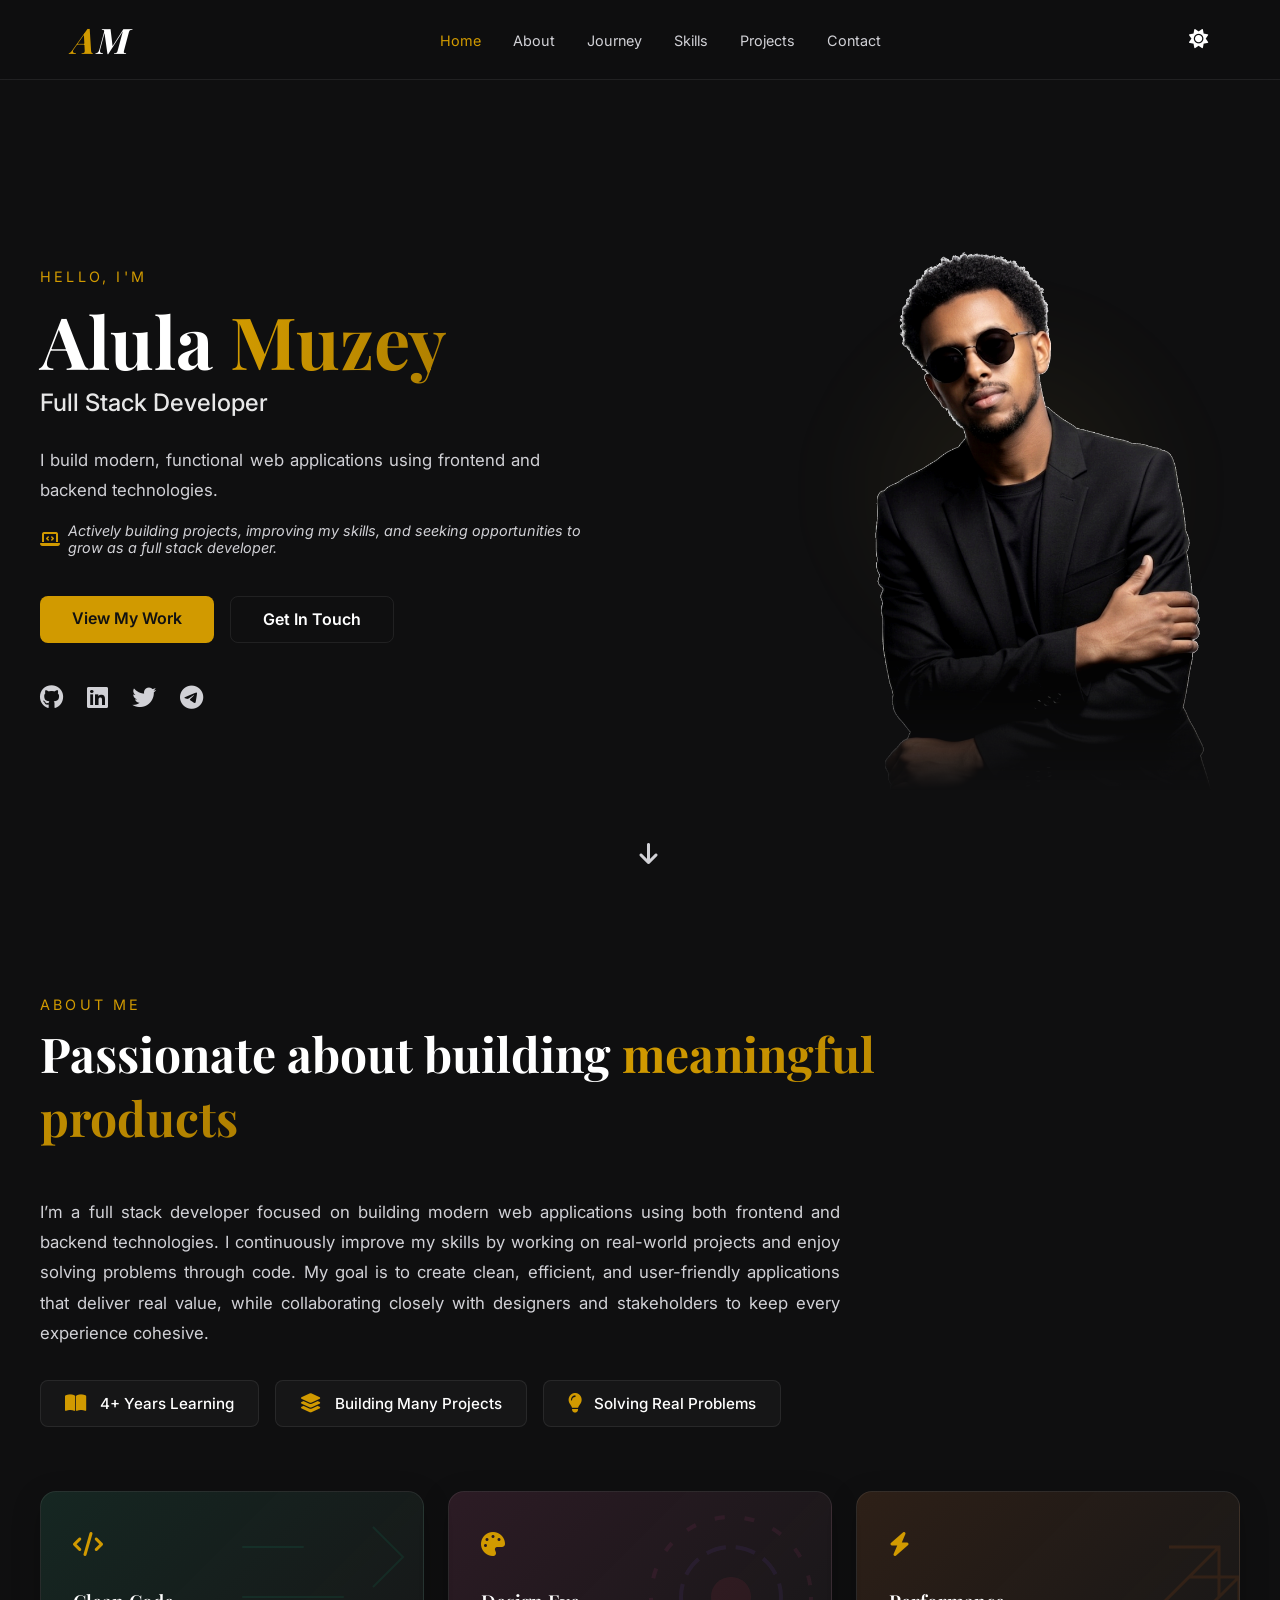
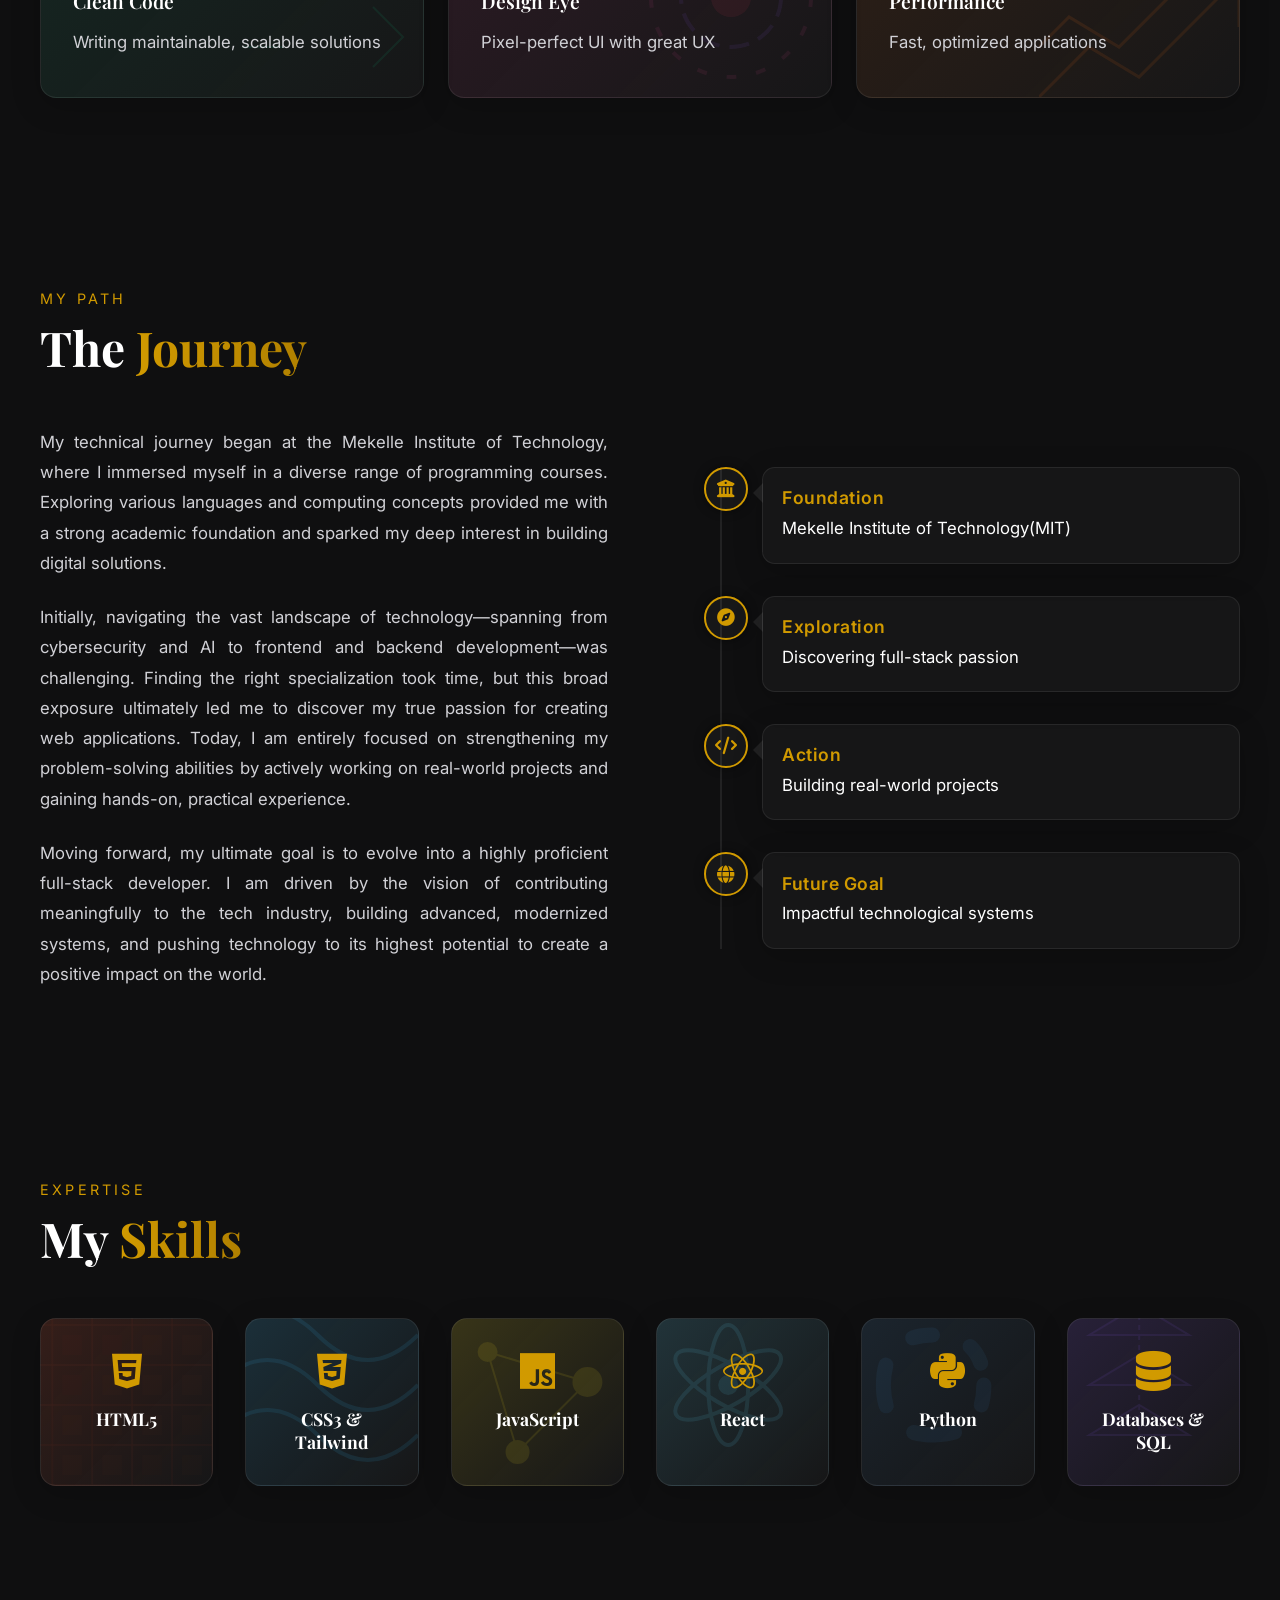
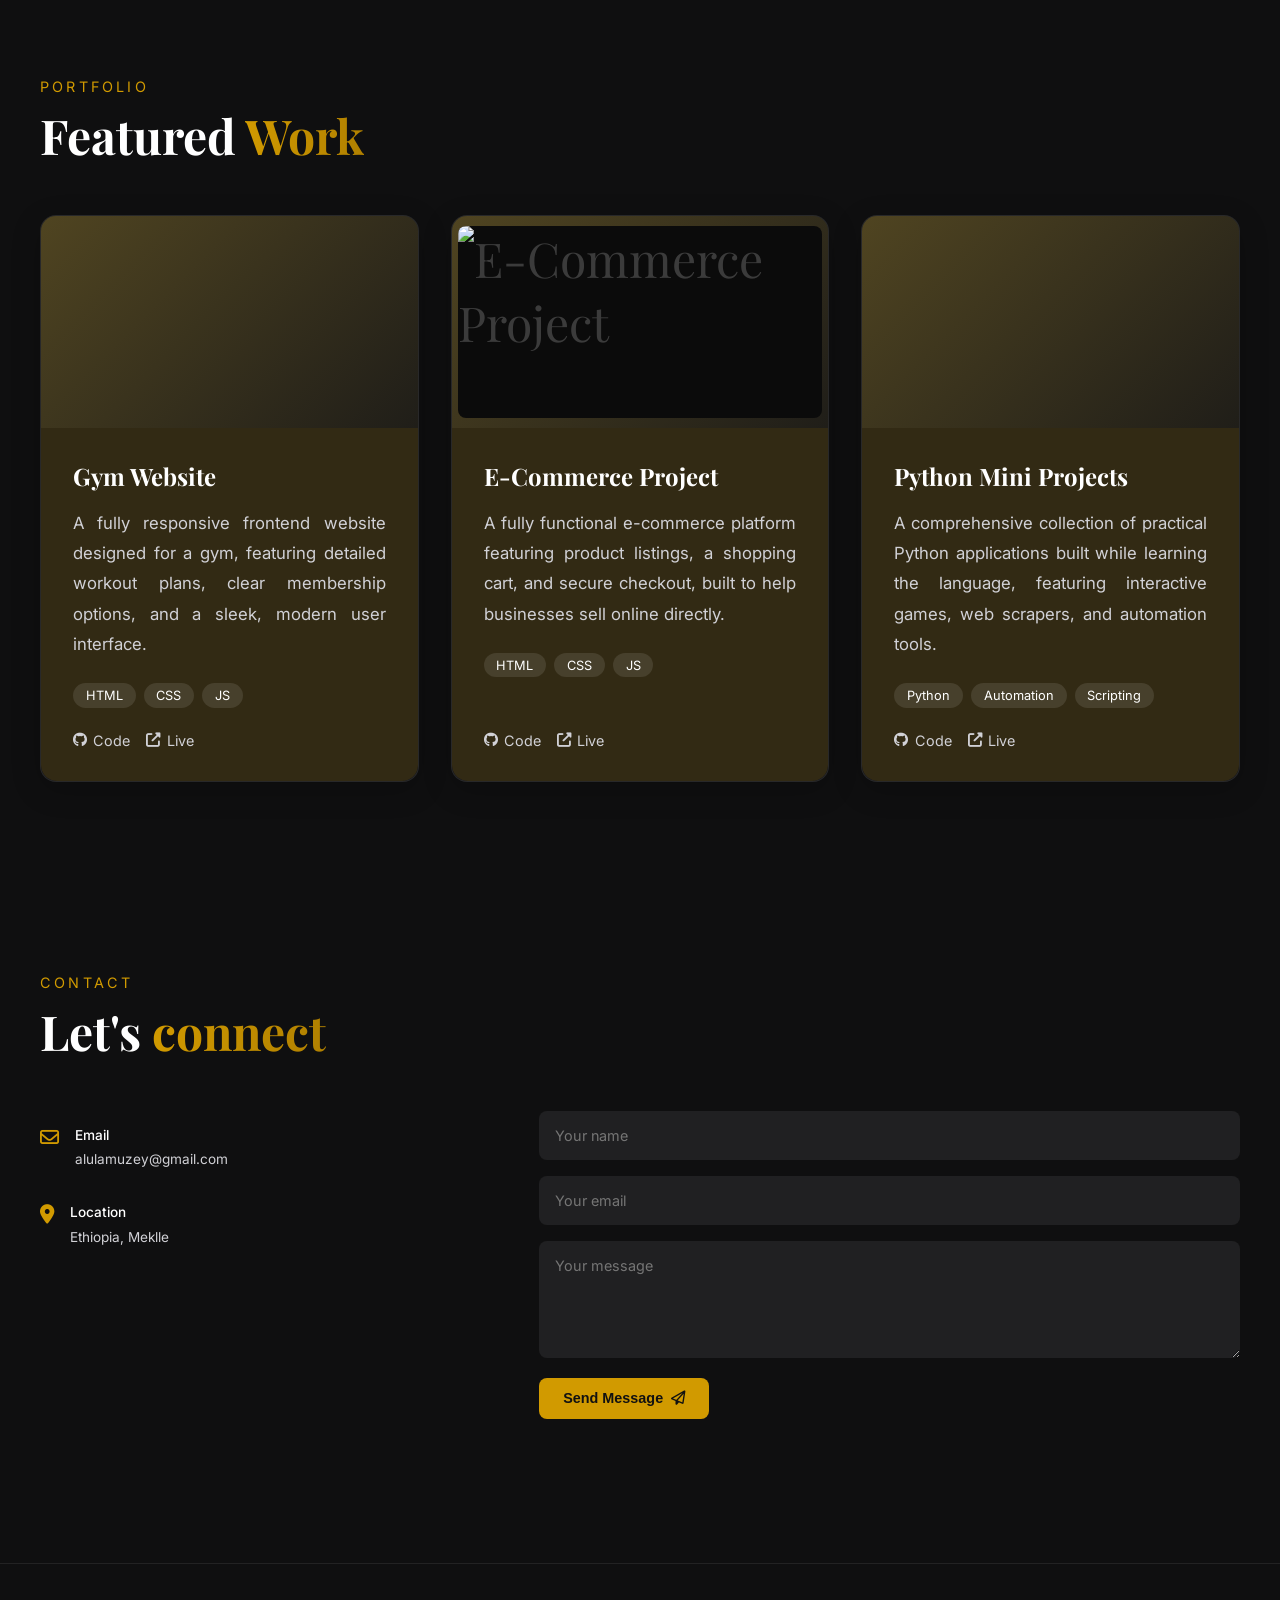
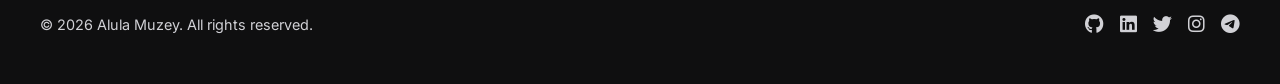
==== commit 4bf8a6f4: "adding a jorney section" ====
--- a/index.html
+++ b/index.html
@@ -119,10 +119,45 @@
     <div class="section-container">
       <p class="section-subtitle">MY PATH</p>
       <h2 class="section-title">The <span class="highlight">Journey</span></h2>
-      <div class="journey-content">
-        <p>My technical journey began at the Mekelle Institute of Technology, where I immersed myself in a diverse range of programming courses. Exploring various languages and computing concepts provided me with a strong academic foundation and sparked my deep interest in building digital solutions.</p>
-        <p>Initially, navigating the vast landscape of technology—spanning from cybersecurity and AI to frontend and backend development—was challenging. Finding the right specialization took time, but this broad exposure ultimately led me to discover my true passion for creating web applications. Today, I am entirely focused on strengthening my problem-solving abilities by actively working on real-world projects and gaining hands-on, practical experience.</p>
-        <p>Moving forward, my ultimate goal is to evolve into a highly proficient full-stack developer. I am driven by the vision of contributing meaningfully to the tech industry, building advanced, modernized systems, and pushing technology to its highest potential to create a positive impact on the world.</p>
+      <div class="journey-wrapper">
+        <div class="journey-text">
+          <p>My technical journey began at the Mekelle Institute of Technology, where I immersed myself in a diverse range of programming courses. Exploring various languages and computing concepts provided me with a strong academic foundation and sparked my deep interest in building digital solutions.</p>
+          <p>Initially, navigating the vast landscape of technology—spanning from cybersecurity and AI to frontend and backend development—was challenging. Finding the right specialization took time, but this broad exposure ultimately led me to discover my true passion for creating web applications. Today, I am entirely focused on strengthening my problem-solving abilities by actively working on real-world projects and gaining hands-on, practical experience.</p>
+          <p>Moving forward, my ultimate goal is to evolve into a highly proficient full-stack developer. I am driven by the vision of contributing meaningfully to the tech industry, building advanced, modernized systems, and pushing technology to its highest potential to create a positive impact on the world.</p>
+        </div>
+        
+        <div class="journey-visual">
+          <div class="timeline">
+            <div class="timeline-item">
+              <div class="timeline-icon"><i class="fas fa-university"></i></div>
+              <div class="timeline-content">
+                <h4>Foundation</h4>
+                <p>Mekelle Institute of Technology(MIT)</p>
+              </div>
+            </div>
+            <div class="timeline-item">
+              <div class="timeline-icon"><i class="fas fa-compass"></i></div>
+              <div class="timeline-content">
+                <h4>Exploration</h4>
+                <p>Discovering full-stack passion</p>
+              </div>
+            </div>
+            <div class="timeline-item">
+              <div class="timeline-icon"><i class="fas fa-code"></i></div>
+              <div class="timeline-content">
+                <h4>Action</h4>
+                <p>Building real-world projects</p>
+              </div>
+            </div>
+            <div class="timeline-item">
+              <div class="timeline-icon"><i class="fas fa-globe"></i></div>
+              <div class="timeline-content">
+                <h4>Future Goal</h4>
+                <p>Impactful technological systems</p>
+              </div>
+            </div>
+          </div>
+        </div>
       </div>
     </div>
   </section>
--- a/style.css
+++ b/style.css
@@ -294,10 +294,14 @@
   color: var(--text-muted);
   max-width: 500px;
   margin: 0 0 1rem 0;
-  line-height: 1.7;
+  line-height: 1.8;
   font-size: 1.05rem;
   text-shadow: none;
-  text-align: left;
+  text-align: justify;
+  text-justify: inter-word;
+  hyphens: none;
+  word-break: normal;
+  overflow-wrap: normal;
 }
 
 .credibility-line {
@@ -449,12 +453,13 @@
 .about-text p {
   color: var(--text-muted);
   line-height: 1.8;
-  font-size: 1.1rem;
+  font-size: 1.05rem;
   max-width: 800px;
   text-align: justify;
   text-justify: inter-word;
-  text-align-last: left;
-  hyphens: auto;
+  hyphens: none;
+  word-break: normal;
+  overflow-wrap: normal;
 }
 
 .about-stats {
@@ -500,7 +505,11 @@
   border: 1px solid var(--border);
   border-radius: 1rem;
   padding: 2.5rem 2rem;
-  text-align: left;
+  text-align: justify;
+  text-justify: inter-word;
+  hyphens: none;
+  word-break: normal;
+  overflow-wrap: normal;
   transition: transform 0.3s, border-color 0.3s, background-color 0.3s, box-shadow 0.3s;
   box-shadow: var(--shadow);
 }
@@ -527,25 +536,134 @@
 
 .feature-card p {
   color: var(--text-muted);
-  font-size: 0.9rem;
-  line-height: 1.5;
+  font-size: 1.05rem;
+  line-height: 1.8;
+  text-align: justify;
+  text-justify: inter-word;
+  hyphens: none;
+  word-break: normal;
+  overflow-wrap: normal;
 }
 
 /* Journey Section */
-.journey-content {
+.journey-wrapper {
+  display: grid;
+  grid-template-columns: 1fr 1fr;
+  gap: 4rem;
+  align-items: center;
+}
+
+.journey-text {
   display: flex;
   flex-direction: column;
   gap: 1.5rem;
 }
 
-.journey-content p {
+.journey-text p {
   color: var(--text-muted);
   line-height: 1.8;
-  font-size: 1.1rem;
-  max-width: 900px;
+  font-size: 1.05rem;
   text-align: justify;
   text-justify: inter-word;
-  hyphens: auto;
+  hyphens: none;
+  word-break: normal;
+  overflow-wrap: normal;
+}
+
+.journey-visual {
+  padding-left: 2rem;
+}
+
+.timeline {
+  position: relative;
+  border-left: 2px solid var(--border);
+  padding-left: 2.5rem;
+  margin-left: 1rem;
+}
+
+.timeline-item {
+  position: relative;
+  margin-bottom: 2rem;
+}
+
+.timeline-item:last-child {
+  margin-bottom: 0;
+}
+
+.timeline-icon {
+  position: absolute;
+  left: -3.65rem; /* Center the icon correctly over border */
+  top: 0;
+  width: 44px;
+  height: 44px;
+  background-color: var(--card-bg);
+  border: 2px solid var(--primary);
+  border-radius: 50%;
+  display: flex;
+  align-items: center;
+  justify-content: center;
+  color: var(--primary);
+  font-size: 1.1rem;
+  z-index: 2;
+  box-shadow: 0 0 10px rgba(0, 0, 0, 0.5);
+  transition: transform 0.3s ease, background-color 0.3s ease, color 0.3s ease;
+}
+
+.timeline-item:hover .timeline-icon {
+  transform: scale(1.1);
+  background-color: var(--primary);
+  color: #000;
+}
+
+.timeline-content {
+  background: var(--card-bg);
+  border: 1px solid var(--border);
+  border-radius: 0.8rem;
+  padding: 1.2rem;
+  position: relative;
+  transition: border-color 0.3s ease, transform 0.3s ease, box-shadow 0.3s ease;
+  box-shadow: var(--shadow);
+}
+
+.timeline-content::before {
+  content: '';
+  position: absolute;
+  left: -10px;
+  top: 15px;
+  border-style: solid;
+  border-width: 10px 10px 10px 0;
+  border-color: transparent var(--border) transparent transparent;
+  transition: border-color 0.3s ease;
+}
+
+.timeline-item:hover .timeline-content {
+  border-color: var(--primary);
+  transform: translateX(5px);
+  box-shadow: 0 8px 15px rgba(212, 175, 55, 0.1);
+}
+
+.timeline-item:hover .timeline-content::before {
+  border-color: transparent var(--primary) transparent transparent;
+}
+
+.timeline-content h4 {
+  color: var(--primary);
+  font-size: 1.1rem;
+  margin-bottom: 0.3rem;
+  font-weight: 600;
+  letter-spacing: 0.5px;
+}
+
+.timeline-content p {
+  color: var(--text-main);
+  font-size: 1.05rem;
+  margin: 0;
+  text-align: justify;
+  text-justify: inter-word;
+  hyphens: none;
+  word-break: normal;
+  overflow-wrap: normal;
+  line-height: 1.8;
 }
 
 /* Skills Section */
@@ -765,13 +883,14 @@
 
 .project-info p {
   color: var(--text-muted);
-  font-size: 0.9rem;
+  font-size: 1.05rem;
   margin-bottom: 1.5rem;
-  line-height: 1.6;
+  line-height: 1.8;
   text-align: justify;
   text-justify: inter-word;
-  hyphens: auto;
-  -webkit-hyphens: auto;
+  hyphens: none;
+  word-break: normal;
+  overflow-wrap: normal;
 }
 
 .tags {
@@ -843,6 +962,12 @@
 .info-text p {
   color: var(--text-muted);
   font-size: 0.85rem;
+  line-height: 1.8;
+  text-align: justify;
+  text-justify: inter-word;
+  hyphens: none;
+  word-break: normal;
+  overflow-wrap: normal;
 }
 
 .contact-form-container {
@@ -1007,6 +1132,7 @@
   .section-title { font-size: 2.5rem; }
   .cta-buttons { flex-direction: column; }
   .about-features { grid-template-columns: 1fr; }
+  .journey-wrapper { grid-template-columns: 1fr; gap: 3rem; }
   .contact-wrapper { grid-template-columns: 1fr; gap: 3rem; }
   .footer-container {
     flex-direction: column;
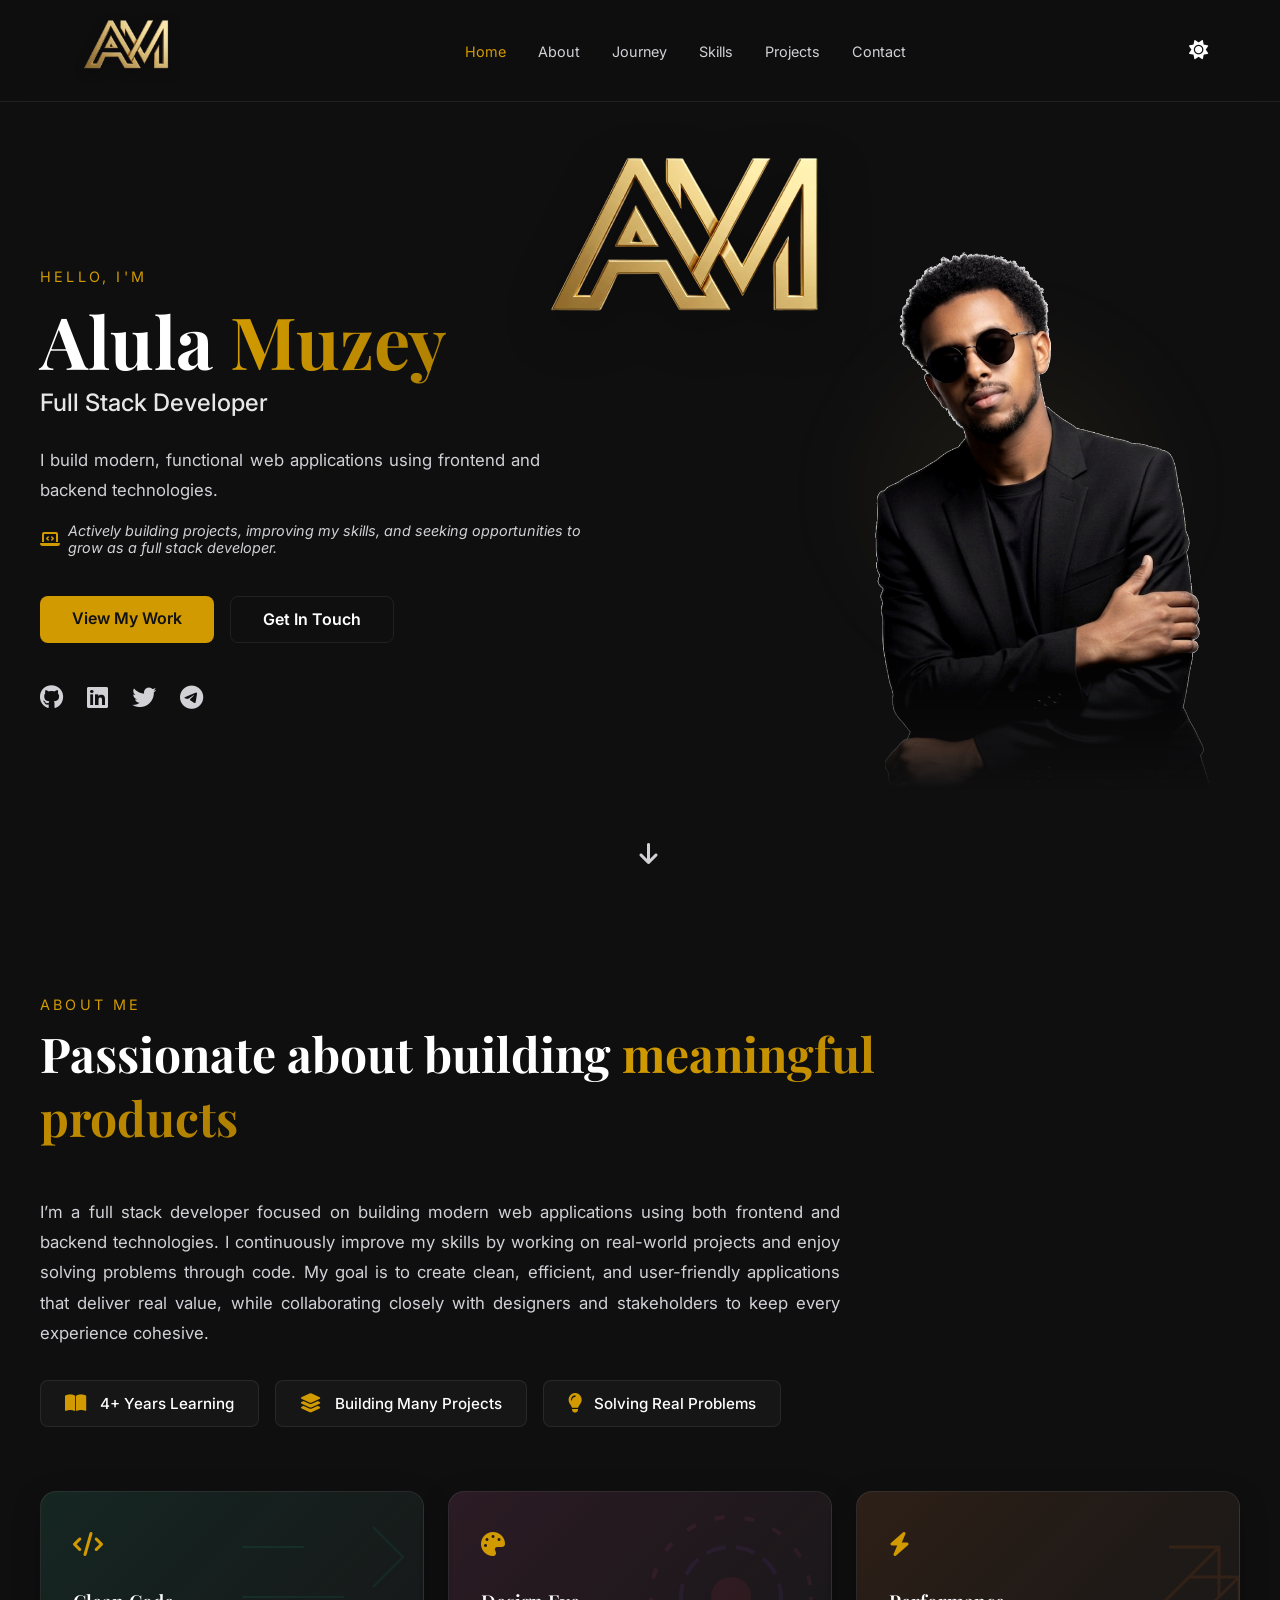
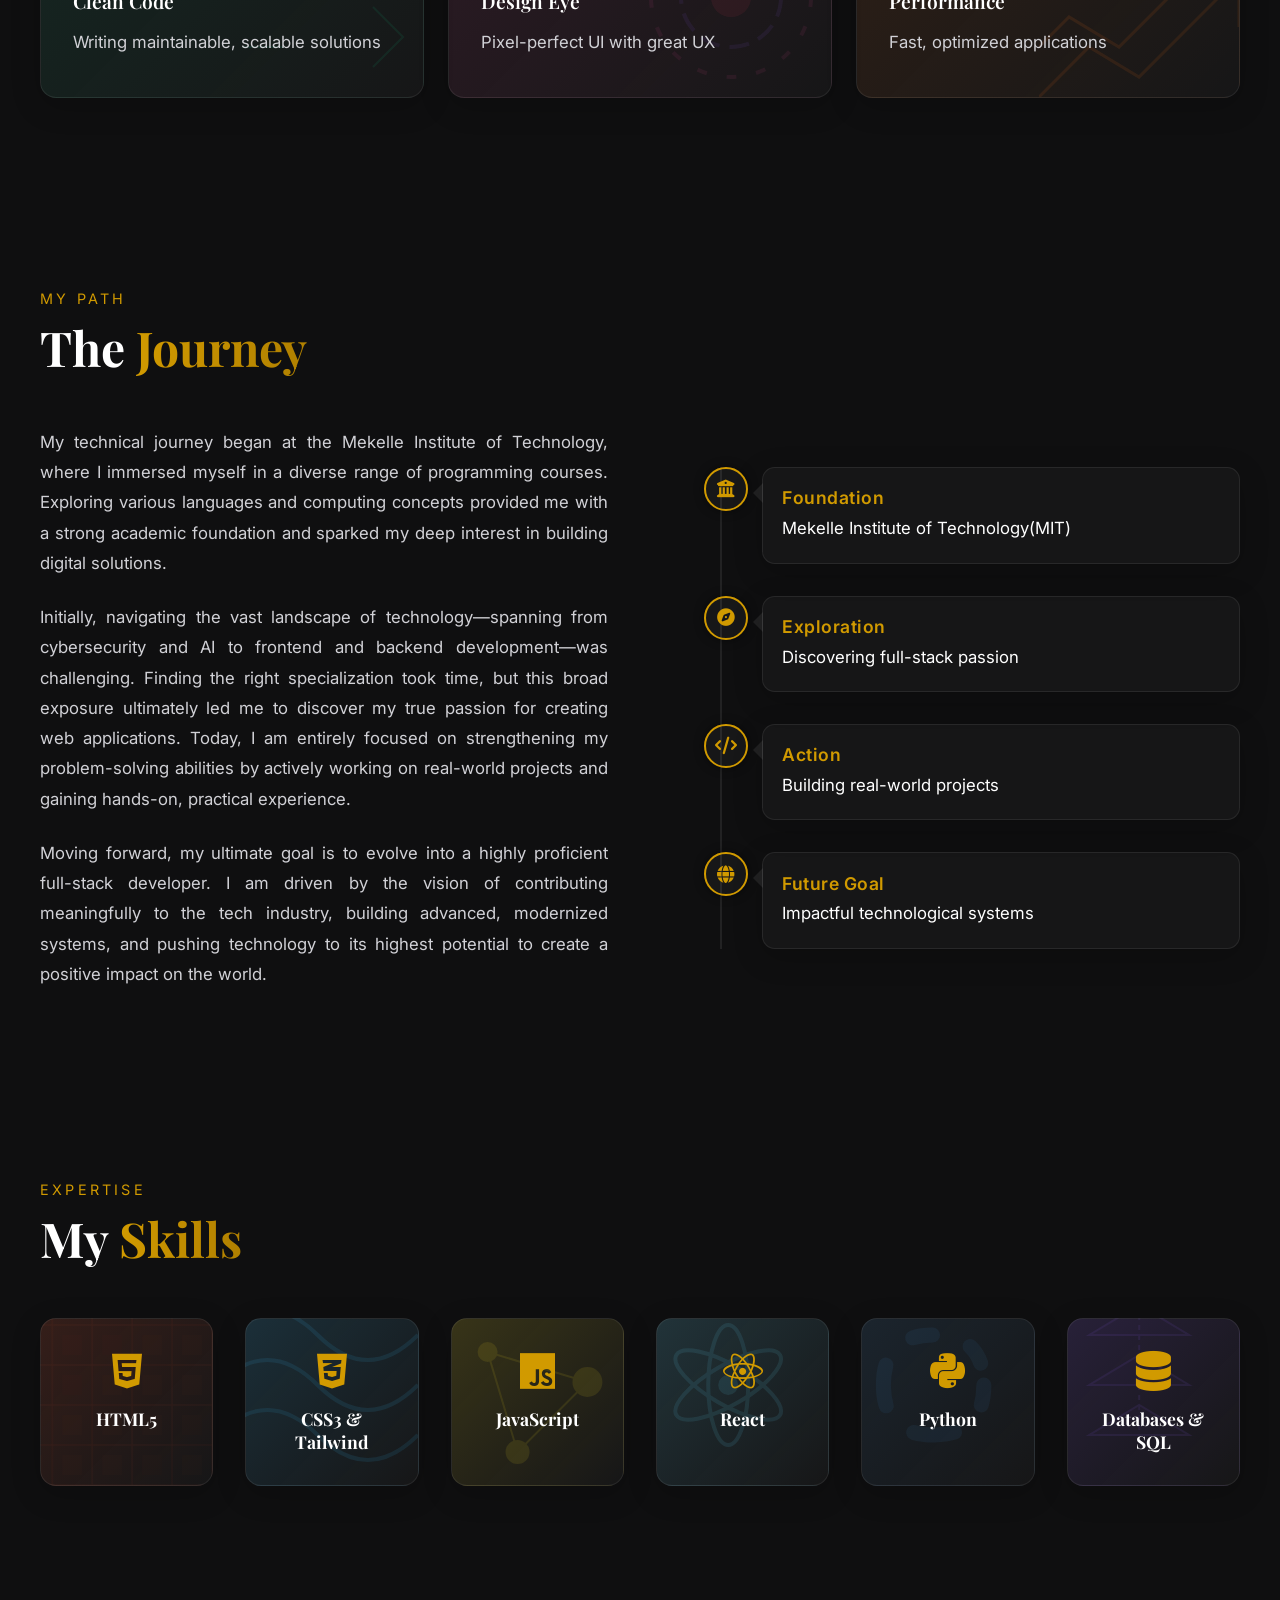
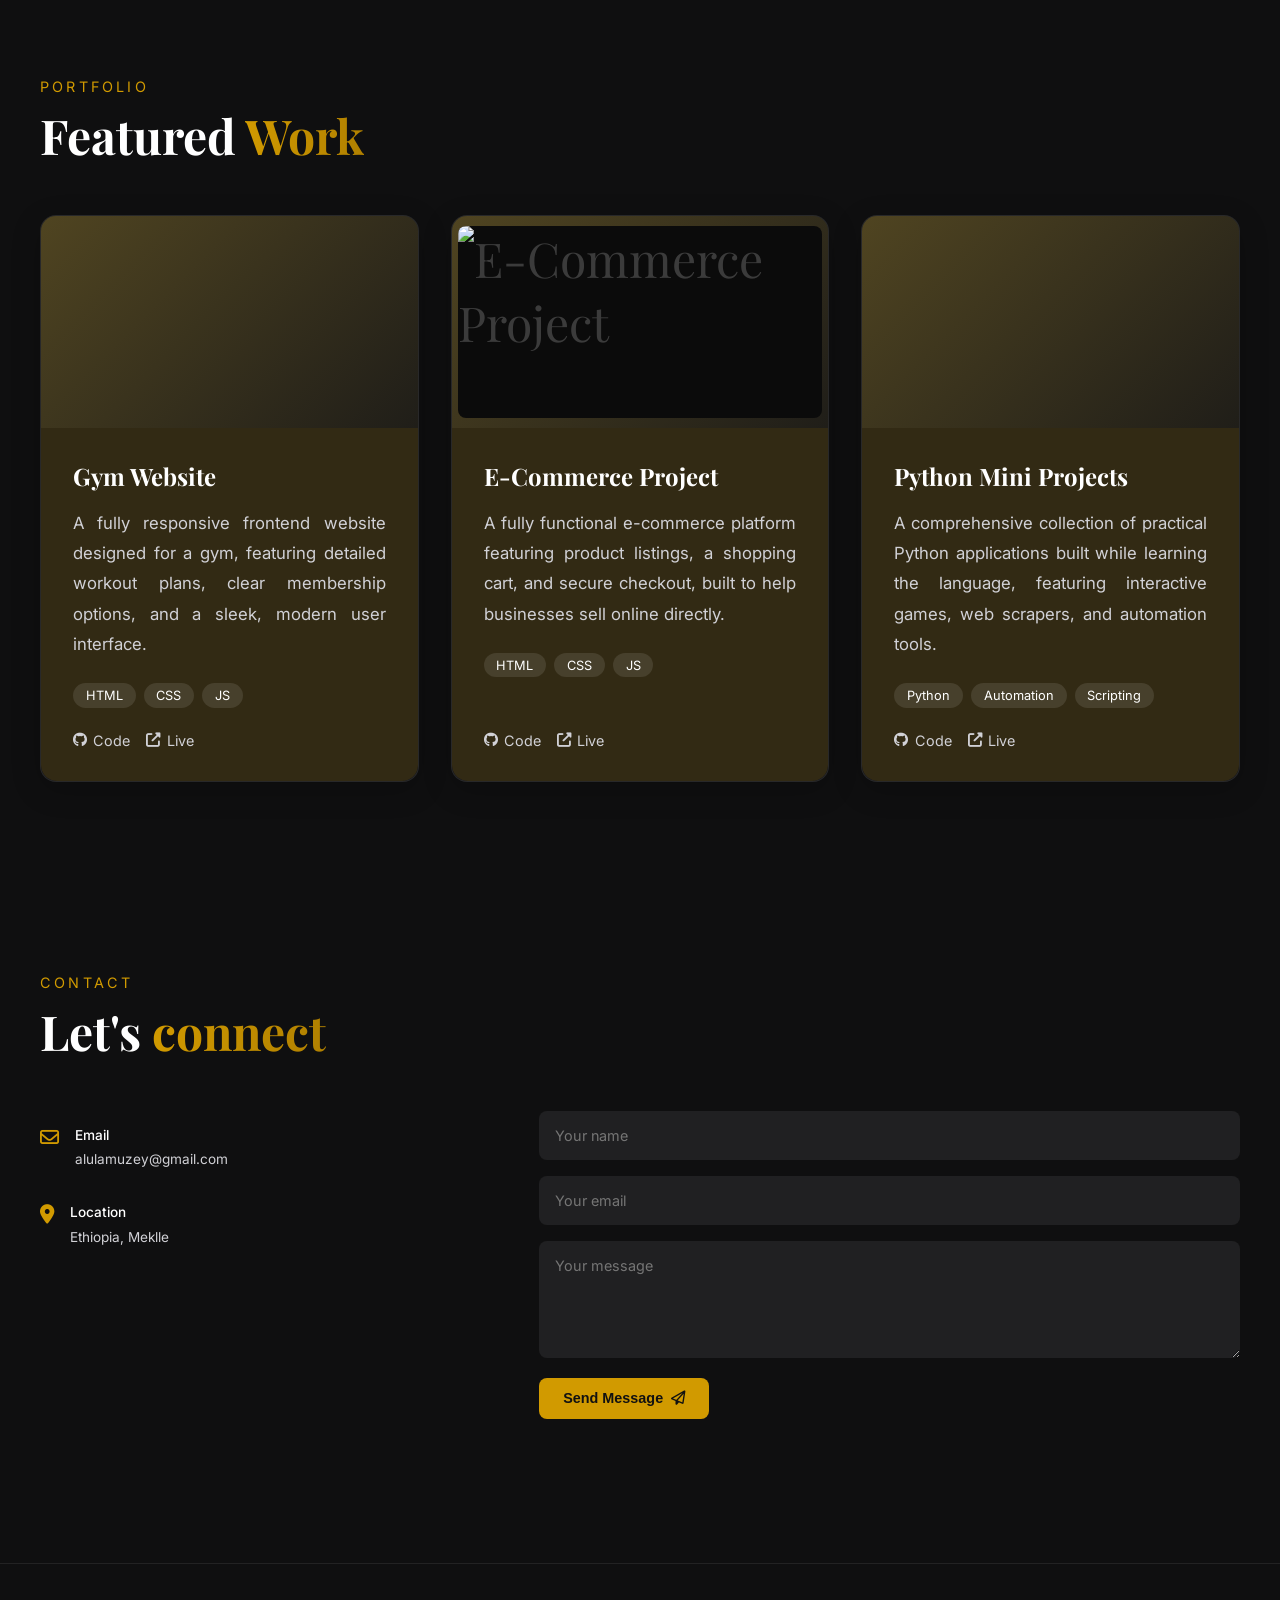
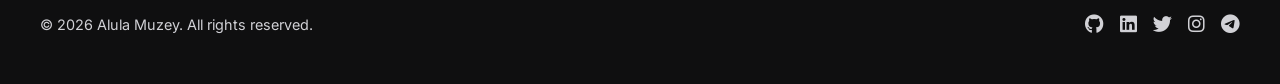
==== commit 6c19f68b: "adding logo and cchanging background" ====
--- a/index.html
+++ b/index.html
@@ -13,7 +13,7 @@
   <!-- Navbar -->
   <nav class="navbar">
     <div class="nav-container">
-      <a href="#home" class="logo"><span>A</span>M</a>
+      <a href="#home" class="logo"><img src="assets/logo.png" alt="AM Logo" style="height: 60px; width: auto; filter: drop-shadow(0px 4px 6px rgba(0, 0, 0, 0.3));"></a>
       <ul class="nav-links">
         <li><a href="#home">Home</a></li>
         <li><a href="#about">About</a></li>
@@ -34,6 +34,7 @@
   </nav>
   <!-- Home Section -->
   <header id="home" class="scrl-section fade-in">
+    <img src="assets/logo.png" alt="Big AM Logo" class="hero-bg-logo animate-fade-in" style="--delay: 0.5">
     <div class="home-container">
       <div class="home-content">
         <p class="subtitle animate-fade-in" style="--delay: 1">HELLO, I'M</p>
--- a/style.css
+++ b/style.css
@@ -25,12 +25,12 @@
   --secondary: #b08000;
   --secondary-accent: #b08000;
   --highlight-gradient: linear-gradient(90deg, var(--primary), var(--secondary));
-  --bg-color: #ffffff;
-  --text-main: #000000;
-  --text-muted: #2d2d30;
-  --card-bg: #ffffff;
-  --border: rgba(0, 0, 0, 0.15);
-  --nav-bg: rgba(255, 255, 255, 0.85);
+  --bg-color: #1c1124; /* Deep regal purple / dark plum */
+  --text-main: #ffffff; /* Keep white for contrast */
+  --text-muted: #dcd8e0;
+  --card-bg: rgba(255, 255, 255, 0.05);
+  --border: rgba(255, 255, 255, 0.1);
+  --nav-bg: rgba(28, 17, 36, 0.85); /* Matched to background */
   --img-bg: transparent;
   --input-bg: #fbeaba;
   --shadow: 0 4px 15px rgba(212, 175, 55, 0.15);
@@ -198,6 +198,19 @@
   padding-top: 5rem;
   position: relative;
   overflow: hidden;
+}
+
+.hero-bg-logo {
+  position: absolute;
+  top: 16%;
+  left: 40%; /* Positioned above 'Muzey' and slightly to the right */
+  transform: translate(-50%, -50%);
+  width: 90%;
+  max-width: 350px; /* Made slightly smaller as requested */
+  z-index: 1;
+  pointer-events: none;
+  filter: drop-shadow(0px 15px 25px rgba(0, 0, 0, 0.3)) contrast(1.1);
+  opacity: 1;
 }
 
 .home-container {
@@ -986,7 +999,7 @@
   background: var(--input-bg);
   border: none;
   border-radius: 0.5rem;
-  color: var(--text-main);
+  color: #000; /* Specifically changed to black */
   font-family: inherit;
   font-size: 0.9rem;
   transition: background-color 0.3s, color 0.3s;
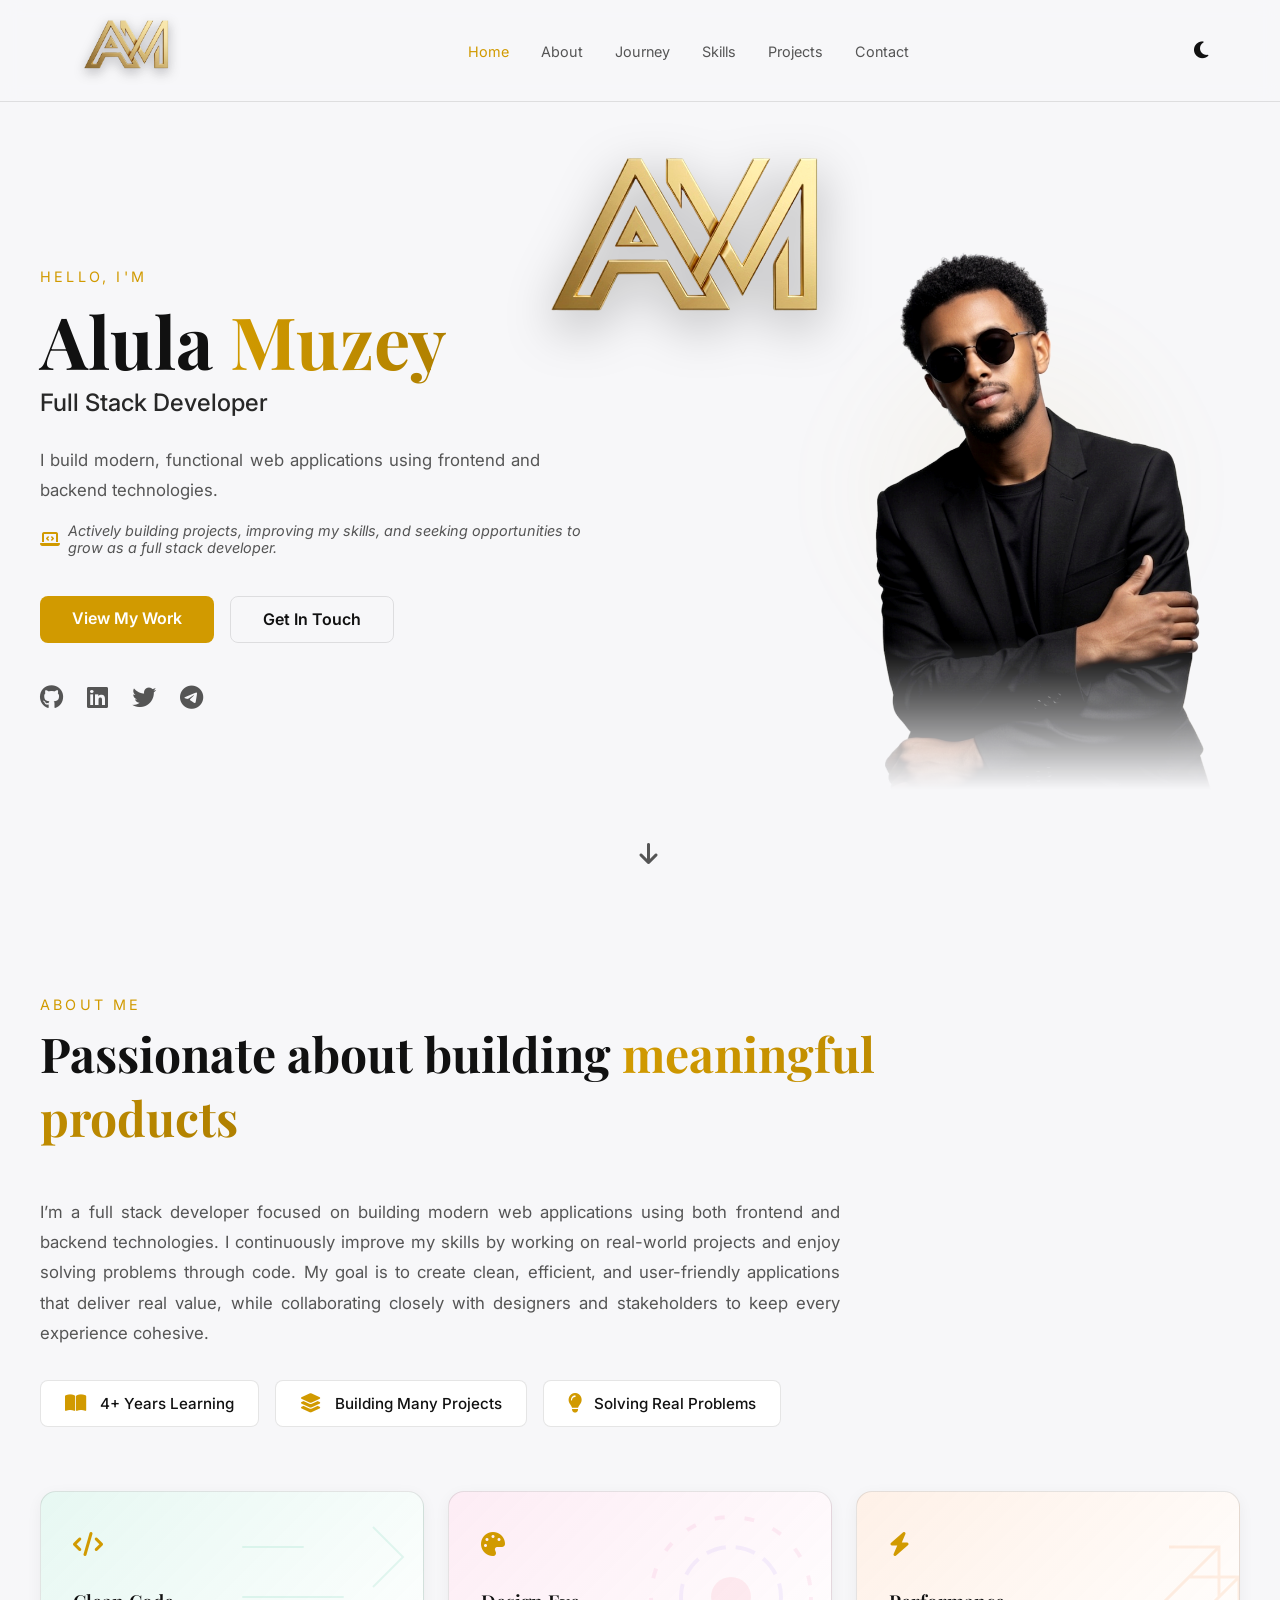
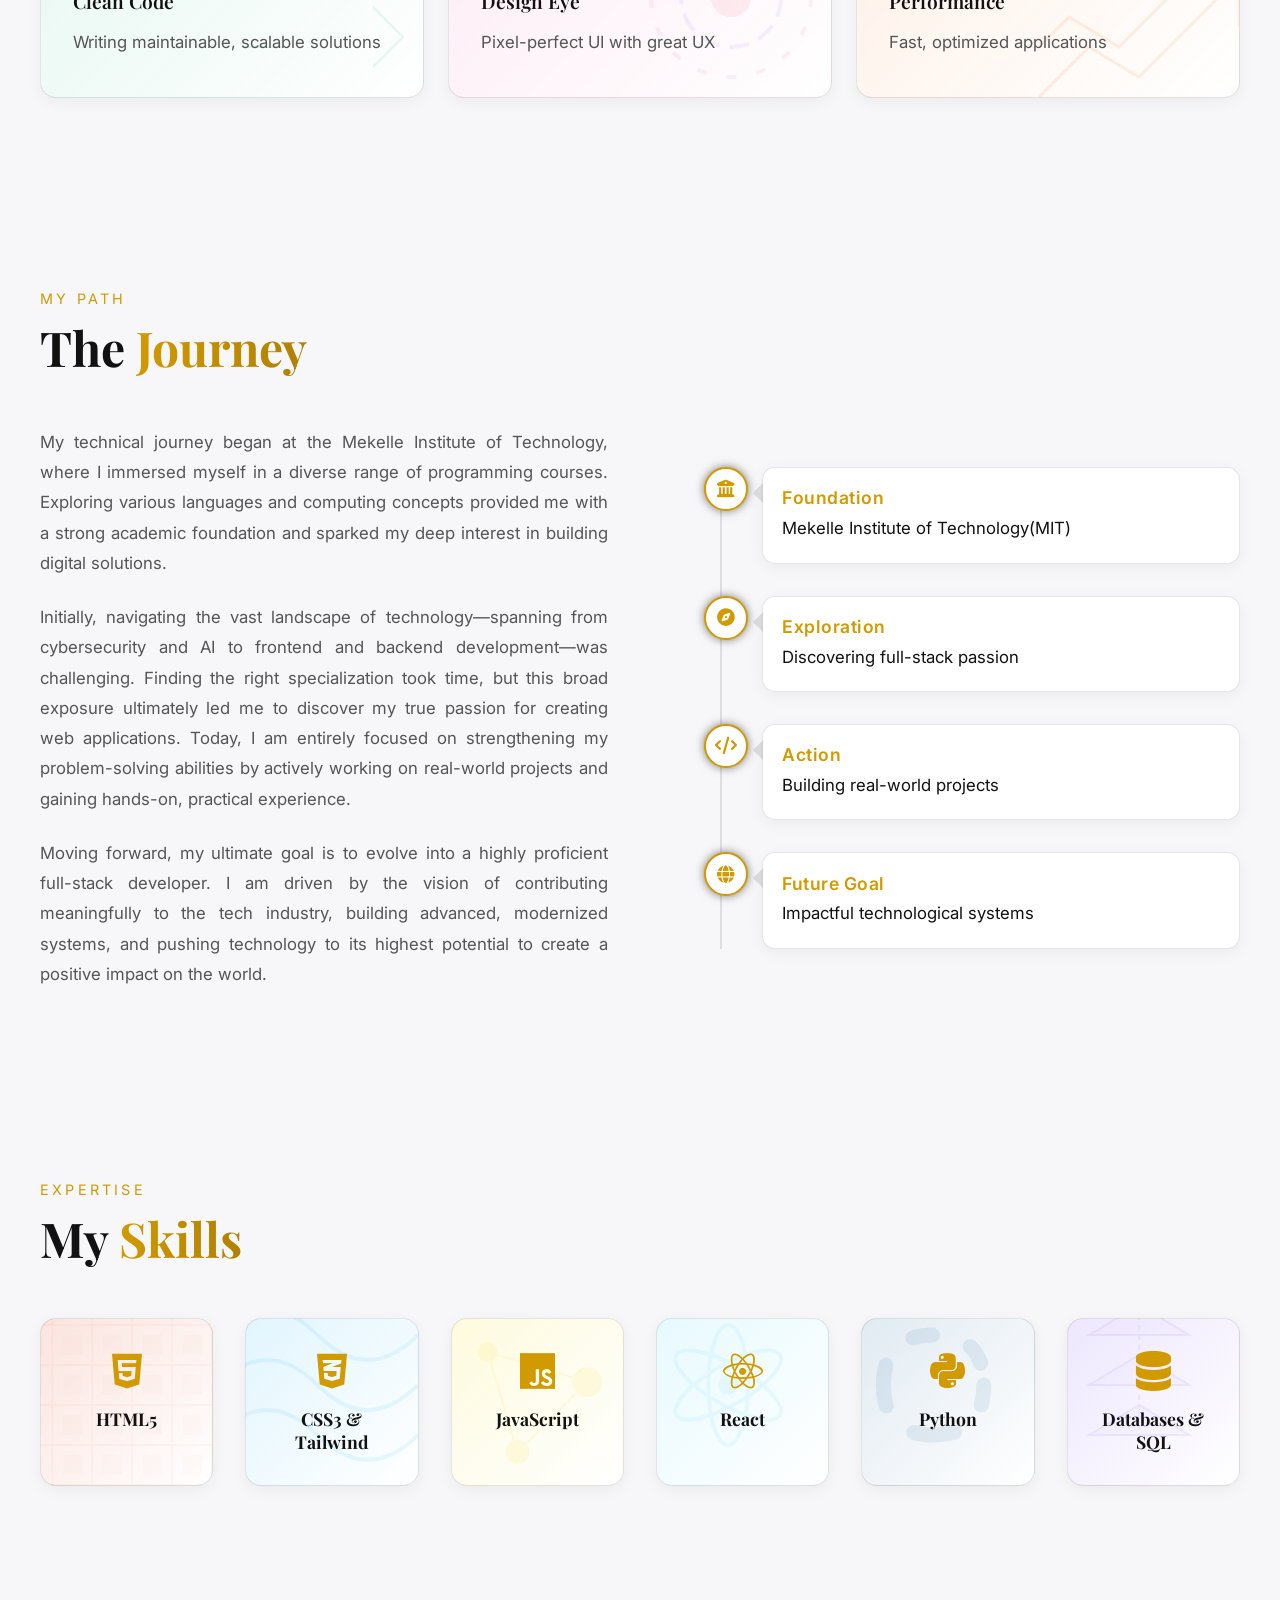
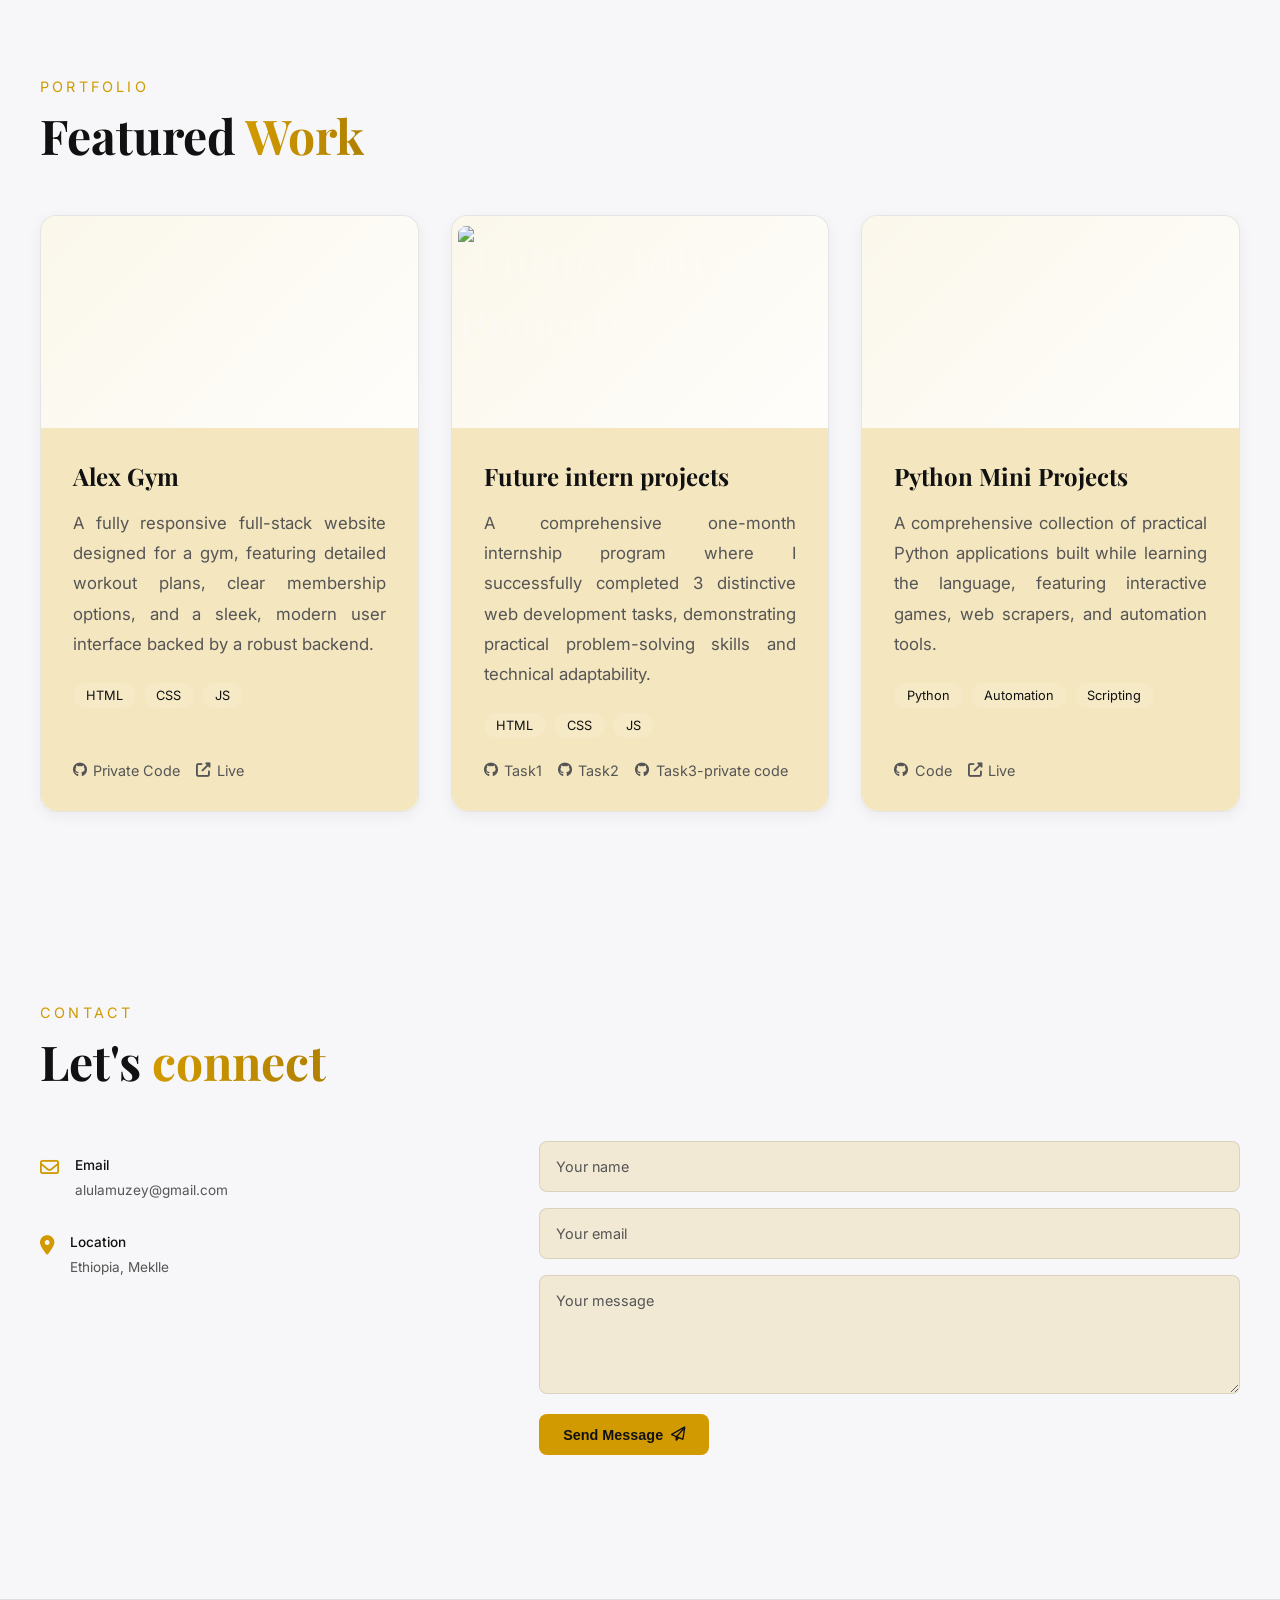
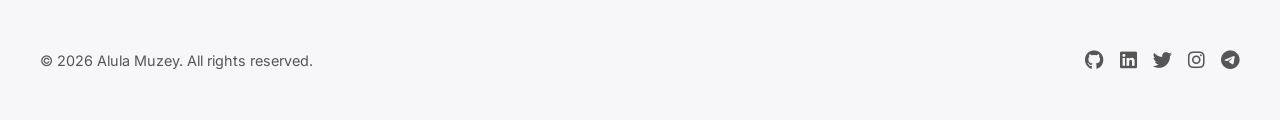
==== commit 0545c441: "editing project section" ====
--- a/index.html
+++ b/index.html
@@ -207,20 +207,24 @@
         <!-- Project 1 -->
         <div class="project-card">
           <div class="project-img slideshow">
-            <img src="assets/home.png" alt="Gym Website Home">
-            <img src="assets/trainers.png" alt="Gym Trainers">
-            <img src="assets/success.png" alt="Gym Success Stories">
+            <img src="assets/project-images/home.png" alt="Gym Website Home">
+            <img src="assets/project-images/mission.png" alt="Gym Mission">
+            <img src="assets/project-images/global-fitness.png" alt="Gym Global Fitness">
+            <img src="assets/project-images/workout-plans.png" alt="Gym Workout Plans">
+            <img src="assets/project-images/membership-plans.png" alt="Gym Membership Plans">
+            <img src="assets/project-images/trainers.png" alt="Gym Trainers">
+            <img src="assets/project-images/success.png" alt="Gym Success Stories">
           </div>
           <div class="project-info">
-            <h3>Gym Website</h3>
-            <p>A fully responsive frontend website designed for a gym, featuring detailed workout plans, clear membership options, and a sleek, modern user interface.</p>
+            <h3>Alex Gym</h3>
+            <p>A fully responsive full-stack website designed for a gym, featuring detailed workout plans, clear membership options, and a sleek, modern user interface backed by a robust backend.</p>
             <div class="tags">
               <span>HTML</span>
               <span>CSS</span>
               <span>JS</span>
             </div>
             <div class="project-links">
-              <a href="https://github.com/Alex-siri/My_website.github.io"><i class="fab fa-github"></i> Code</a>
+              <a href=""><i class="fab fa-github"></i>Private Code</a>
               <a href="#"><i class="fas fa-external-link-alt"></i> Live</a>
             </div>
           </div>
@@ -229,19 +233,20 @@
         <!-- Project 2 -->
         <div class="project-card">
           <div class="project-img">
-            <img src="assets/ecommerce.png" alt="E-Commerce Project" class="single-img">
+            <img src="assets/project-images/future-intern.png" alt="Future Intern Projects" class="single-img">
           </div>
           <div class="project-info">
-            <h3>E-Commerce Project</h3>
-            <p>A fully functional e-commerce platform featuring product listings, a shopping cart, and secure checkout, built to help businesses sell online directly.</p>
+            <h3>Future intern projects</h3>
+            <p>A comprehensive one-month internship program where I successfully completed 3 distinctive web development tasks, demonstrating practical problem-solving skills and technical adaptability.</p>
             <div class="tags">
               <span>HTML</span>
               <span>CSS</span>
               <span>JS</span>
             </div>
             <div class="project-links">
-              <a href="#"><i class="fab fa-github"></i> Code</a>
-              <a href="#"><i class="fas fa-external-link-alt"></i> Live</a>
+              <a href="https://github.com/Alex-siri/FUTURE_FS_01" target="_blank"><i class="fab fa-github"></i> Task1</a>
+              <a href="https://github.com/Alex-siri/FUTURE_FS_02" target="_blank"><i class="fab fa-github"></i> Task2</a>
+              <a href="" target="_blank"><i class="fab fa-github"></i>Task3-private code</a>
             </div>
           </div>
         </div>
@@ -249,11 +254,11 @@
         <!-- Project 3 -->
         <div class="project-card">
           <div class="project-img slideshow">
-            <img src="assets/pong%20game.png" alt="Pong Game">
-            <img src="assets/snake%20game.png" alt="Snake Game">
-            <img src="assets/cryptography-caesar-cipher-en.png" alt="Caesar Cipher">
-            <img src="assets/hangman.jpeg" alt="Hangman">
-            <img src="assets/blackjack.jpeg" alt="Blackjack">
+            <img src="assets/project-images/pong%20game.png" alt="Pong Game">
+            <img src="assets/project-images/snake%20game.png" alt="Snake Game">
+            <img src="assets/project-images/cryptography-caesar-cipher-en.png" alt="Caesar Cipher">
+            <img src="assets/project-images/hangman.jpeg" alt="Hangman">
+            <img src="assets/project-images/blackjack.jpeg" alt="Blackjack">
           </div>
           <div class="project-info">
             <h3>Python Mini Projects</h3>
--- a/style.css
+++ b/style.css
@@ -25,21 +25,21 @@
   --secondary: #b08000;
   --secondary-accent: #b08000;
   --highlight-gradient: linear-gradient(90deg, var(--primary), var(--secondary));
-  --bg-color: #1c1124; /* Deep regal purple / dark plum */
-  --text-main: #ffffff; /* Keep white for contrast */
-  --text-muted: #dcd8e0;
-  --card-bg: rgba(255, 255, 255, 0.05);
-  --border: rgba(255, 255, 255, 0.1);
-  --nav-bg: rgba(28, 17, 36, 0.85); /* Matched to background */
+  --bg-color: #f7f7f9; /* Off-white for light background */
+  --text-main: #111111; /* Dark text for contrast */
+  --text-muted: #555555;
+  --card-bg: #ffffff;
+  --border: rgba(0, 0, 0, 0.1);
+  --nav-bg: rgba(247, 247, 249, 0.85); /* Matched to background */
   --img-bg: transparent;
-  --input-bg: #fbeaba;
-  --shadow: 0 4px 15px rgba(212, 175, 55, 0.15);
-  --btn-primary-text: #1a1a1a;
+  --input-bg: #ffffff;
+  --shadow: 0 4px 15px rgba(0, 0, 0, 0.05);
+  --btn-primary-text: #ffffff; /* White text for primary buttons */
   --hover-shadow: rgba(212, 175, 55, 0.4);
   --border-hover: rgba(212, 175, 55, 0.4);
   --badge-bg: rgba(212, 175, 55, 0.15);
-  --img-gradient-start: rgba(212, 175, 55, 0.3);
-  --img-gradient-end: rgba(212, 175, 55, 0.05);
+  --img-gradient-start: rgba(212, 175, 55, 0.1);
+  --img-gradient-end: rgba(212, 175, 55, 0.02);
 }
 
 * {
@@ -806,9 +806,9 @@
   animation-iteration-count: infinite;
 }
 
-/* --- Slideshow for Project 1 (3 images) --- */
+/* --- Slideshow for Project 1 (7 images) --- */
 .projects-grid .project-card:nth-child(1) .slideshow img {
-  animation-duration: 12s;
+  animation-duration: 28s; /* 7 images * 4s each */
 }
 .projects-grid .project-card:nth-child(1) .slideshow img:nth-child(1) {
   animation-delay: 0s;
@@ -818,6 +818,18 @@
 }
 .projects-grid .project-card:nth-child(1) .slideshow img:nth-child(3) {
   animation-delay: 8s;
+}
+.projects-grid .project-card:nth-child(1) .slideshow img:nth-child(4) {
+  animation-delay: 12s;
+}
+.projects-grid .project-card:nth-child(1) .slideshow img:nth-child(5) {
+  animation-delay: 16s;
+}
+.projects-grid .project-card:nth-child(1) .slideshow img:nth-child(6) {
+  animation-delay: 20s;
+}
+.projects-grid .project-card:nth-child(1) .slideshow img:nth-child(7) {
+  animation-delay: 24s;
 }
 
 /* --- Slideshow for Project 3 (5 images) --- */
@@ -996,13 +1008,26 @@
 .form-group input, .form-group textarea {
   width: 100%;
   padding: 1rem;
-  background: var(--input-bg);
-  border: none;
+  background: rgba(209, 154, 0, 0.15); /* Soft golden color matching project cards */
+  border: 1px solid var(--border);
   border-radius: 0.5rem;
-  color: #000; /* Specifically changed to black */
+  color: var(--text-main);
   font-family: inherit;
   font-size: 0.9rem;
-  transition: background-color 0.3s, color 0.3s;
+  transition: background-color 0.3s, color 0.3s, border-color 0.3s;
+}
+
+.form-group input::placeholder, .form-group textarea::placeholder {
+  color: var(--text-muted);
+  opacity: 1;
+}
+
+.form-group input:-webkit-autofill,
+.form-group input:-webkit-autofill:hover, 
+.form-group input:-webkit-autofill:focus, 
+.form-group input:-webkit-autofill:active{
+    -webkit-box-shadow: 0 0 0 30px rgba(209, 154, 0, 0.15) inset !important;
+    -webkit-text-fill-color: var(--text-main) !important;
 }
 
 .form-group input:focus, .form-group textarea:focus {
@@ -1063,20 +1088,24 @@
 /* Responsive */
 @media (max-width: 768px) {
   .nav-links {
-    display: none;
     position: absolute;
     top: 100%;
     left: 0;
     width: 100%;
-    background: var(--bg-color);
+    background: var(--nav-bg);
     flex-direction: column;
-    padding: 2rem 0;
+    padding: 0;
     text-align: center;
     border-bottom: 1px solid var(--border);
+    max-height: 0;
+    overflow: hidden;
+    transition: max-height 0.4s ease, padding 0.4s ease;
+    backdrop-filter: blur(10px);
   }
 
   .nav-links.show {
-    display: flex;
+    max-height: 400px;
+    padding: 2rem 0;
   }
 
   .hamburger {
